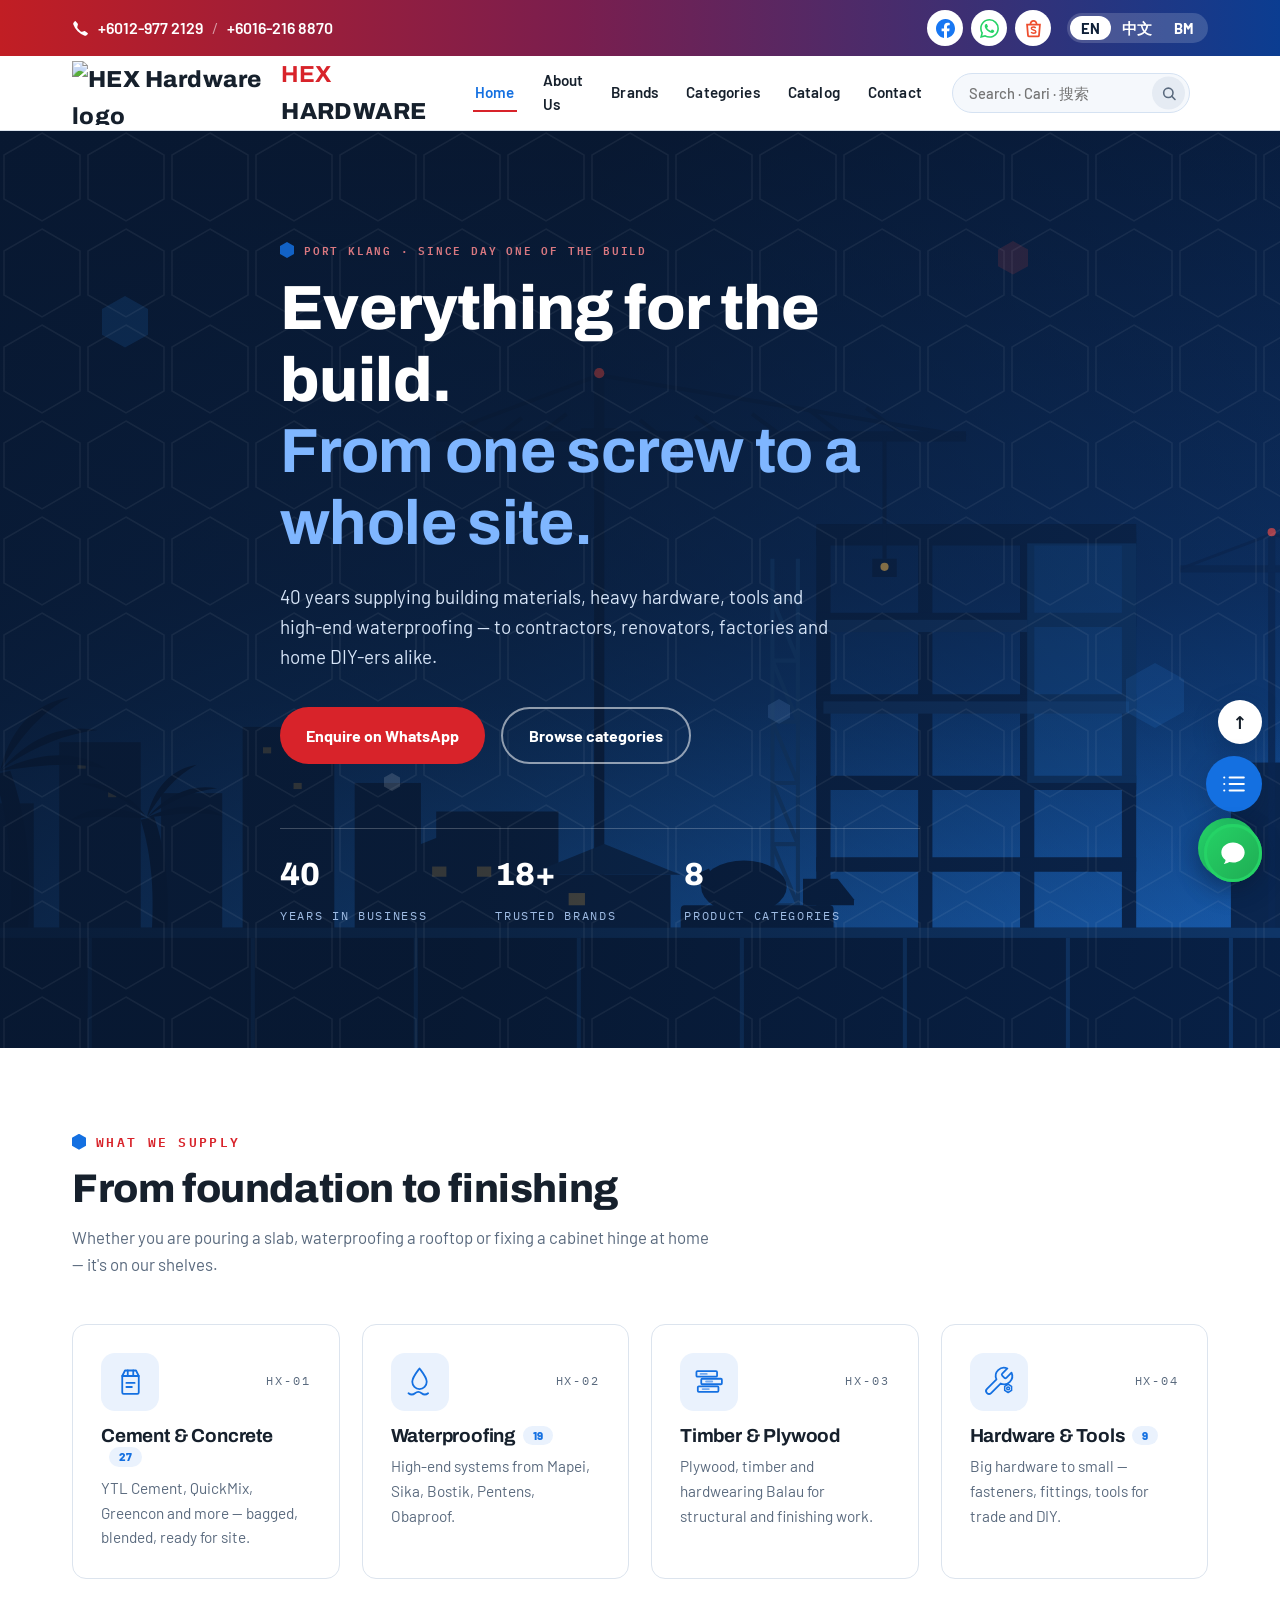
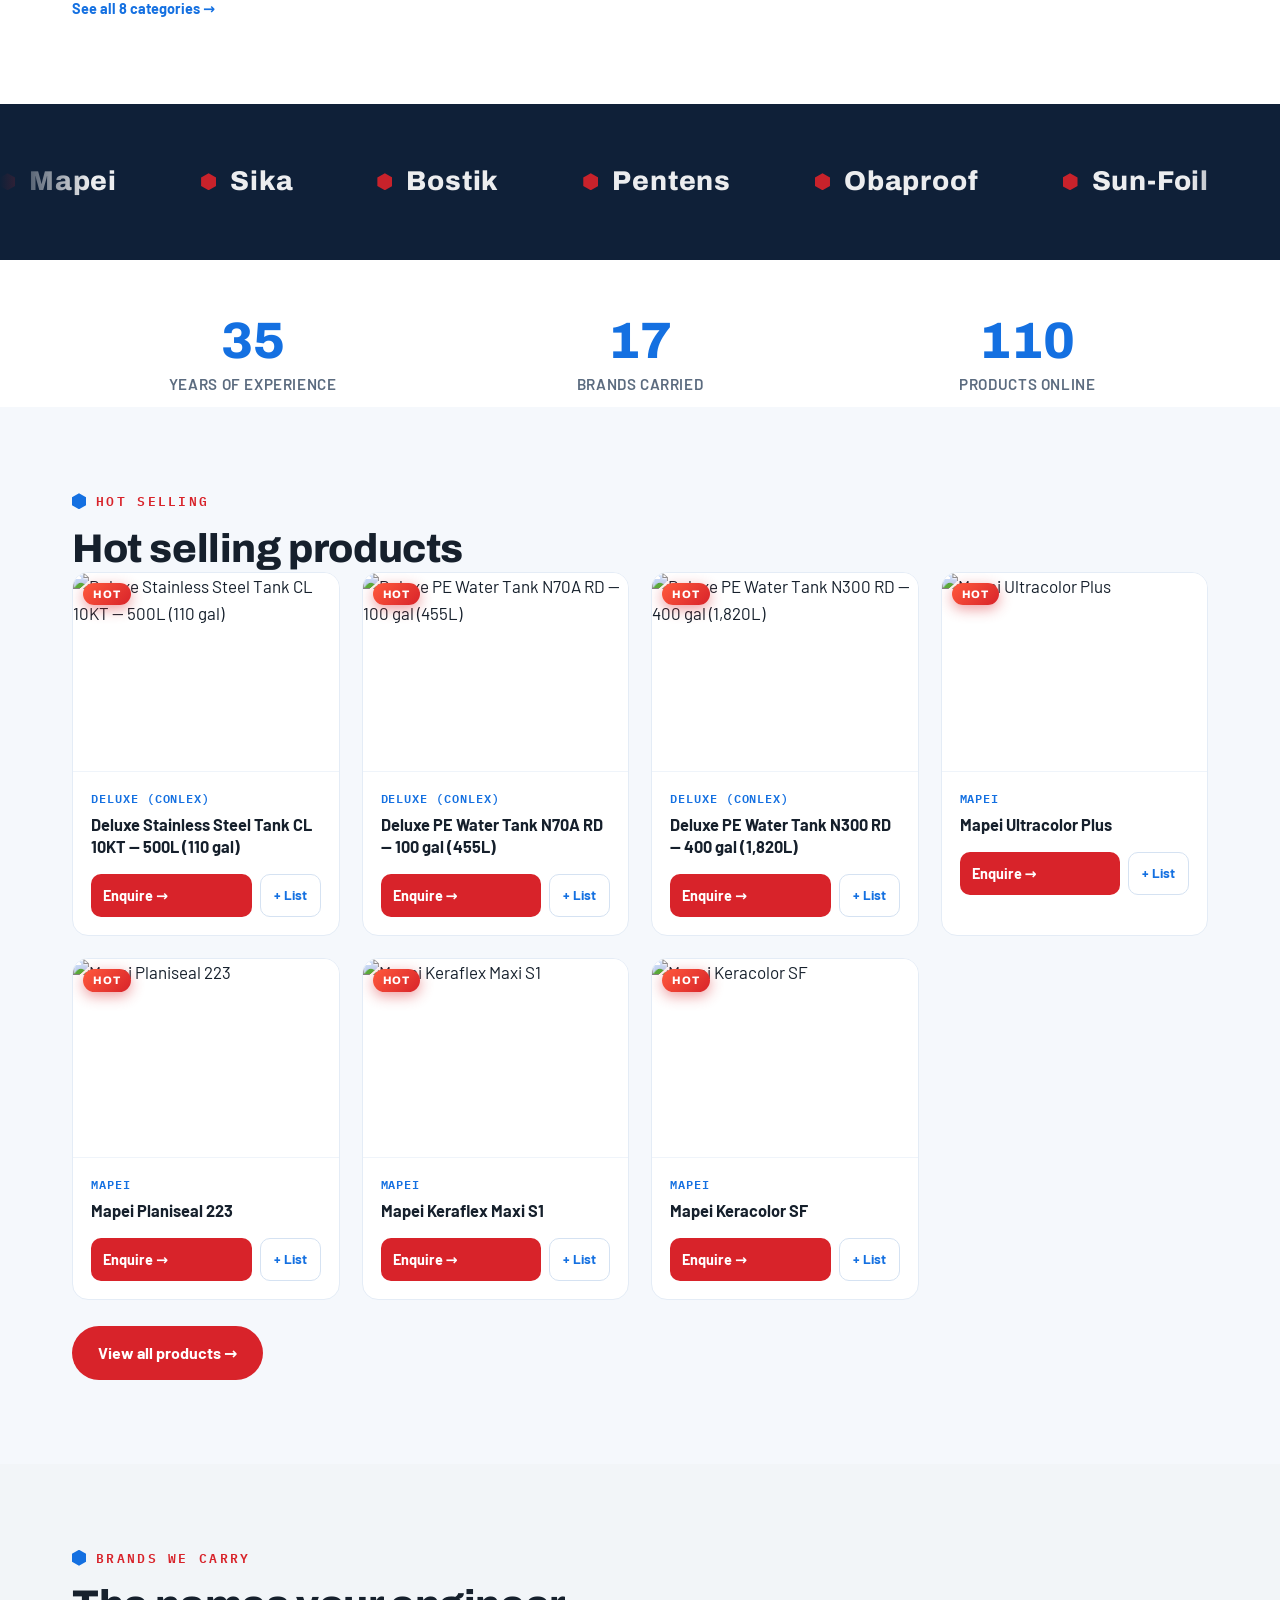
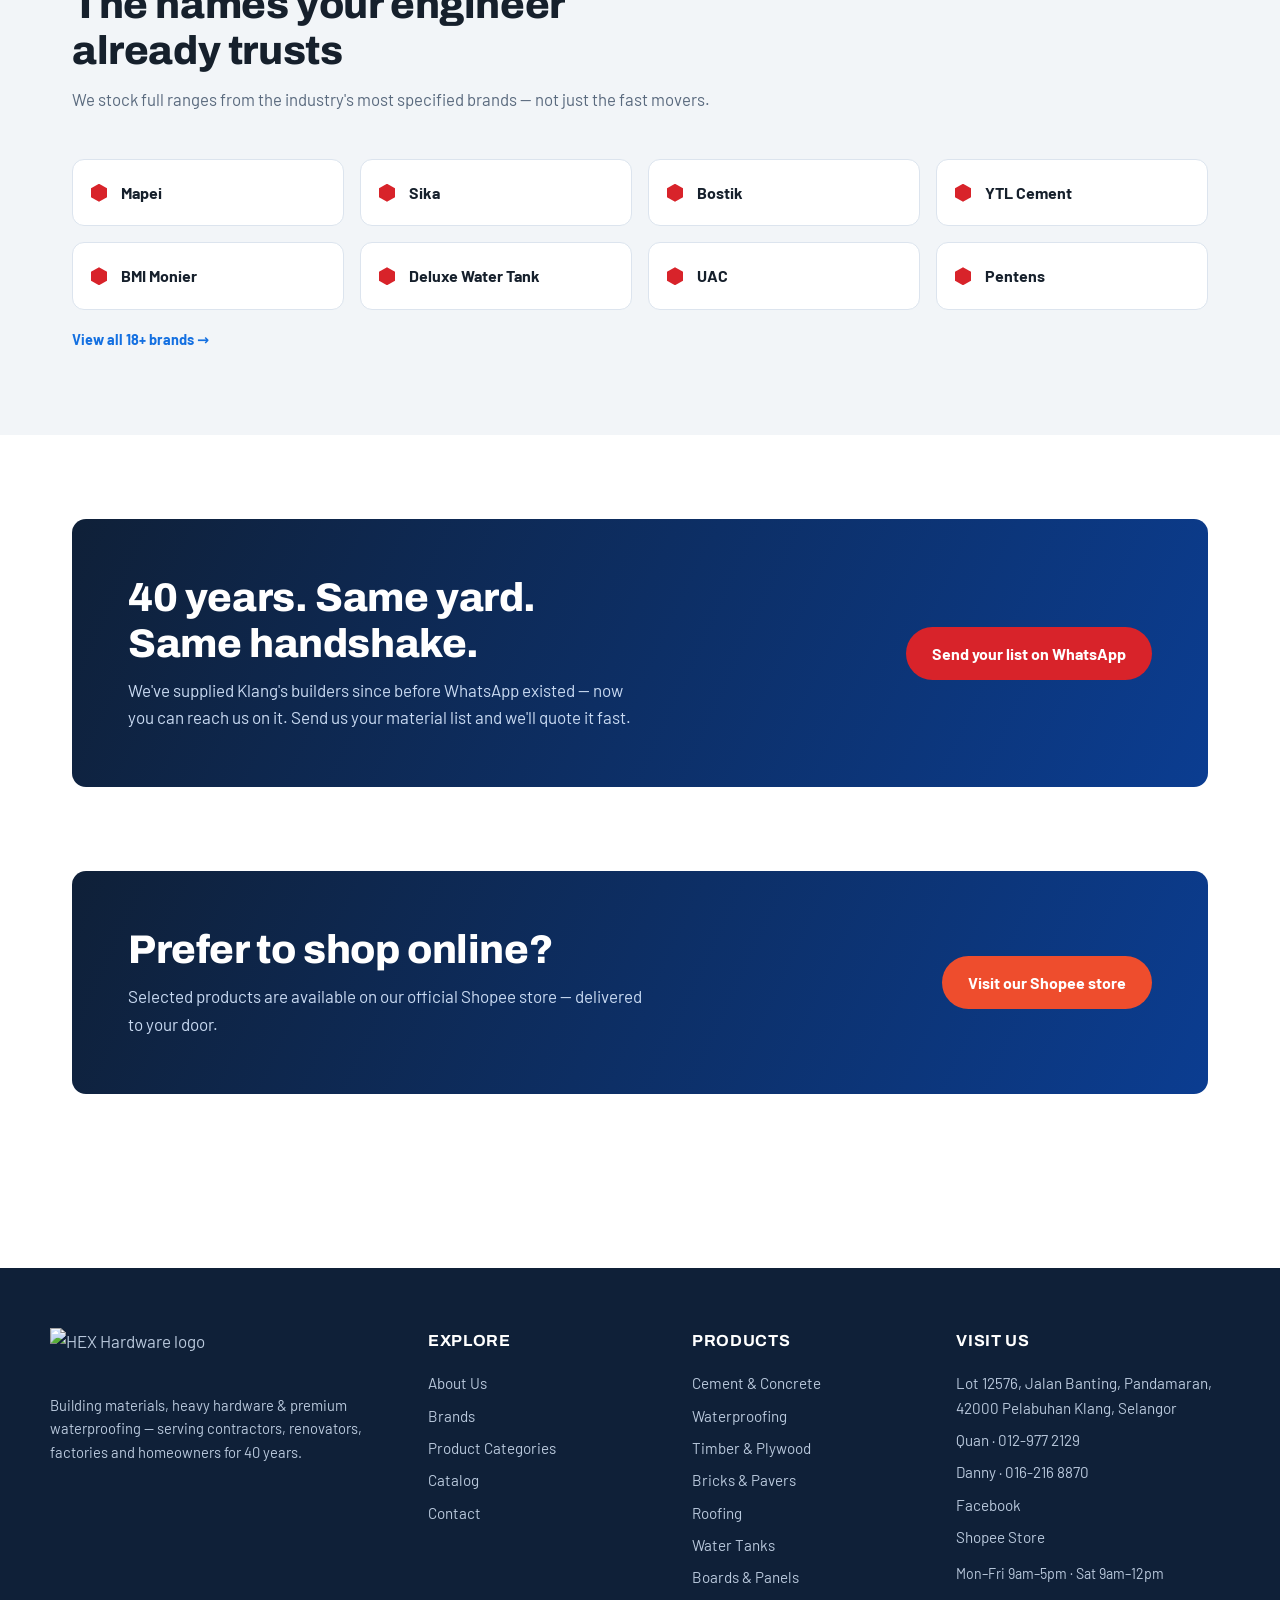
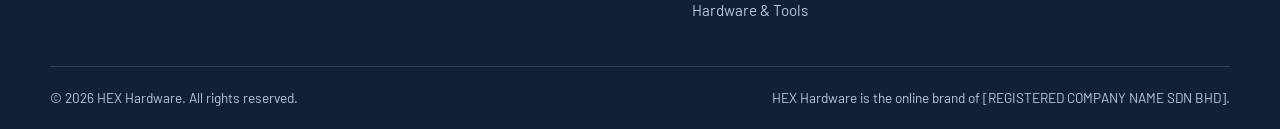
==== index.html @ f58b615f "Add files via upload" ====
<!DOCTYPE html>
<html lang="en">
<head>
<meta charset="UTF-8">
<meta name="viewport" content="width=device-width, initial-scale=1.0">
<title>Home | HEX Hardware — Building Materials & Hardware, Port Klang</title>
<meta name="description" content="HEX Hardware — 40 years supplying building materials, heavy hardware, tools and high-end waterproofing in Port Klang, Selangor. Mapei, Sika, Bostik, YTL Cement and more.">
<link rel="icon" type="image/png" href="assets/logo.png">
<link rel="preconnect" href="https://fonts.googleapis.com">
<link rel="preconnect" href="https://fonts.gstatic.com" crossorigin>
<link href="https://fonts.googleapis.com/css2?family=Archivo:wght@700;800&family=Barlow:wght@400;500;600;700&family=IBM+Plex+Mono:wght@500;600&display=swap" rel="stylesheet">
<link rel="stylesheet" href="style.css">
</head>
<body data-page="home">

<div class="topbar">
  <div class="wrap topbar-inner">
    <div class="topbar-phones">
      <svg viewBox="0 0 16 16" fill="currentColor" aria-hidden="true"><path d="M3.654 1.328a.678.678 0 0 0-1.015-.063L1.605 2.3c-.483.484-.661 1.169-.45 1.77a17.6 17.6 0 0 0 4.168 6.608 17.6 17.6 0 0 0 6.608 4.168c.601.211 1.286.033 1.77-.45l1.034-1.034a.678.678 0 0 0-.063-1.015l-2.307-1.794a.68.68 0 0 0-.58-.122l-2.19.547a1.75 1.75 0 0 1-1.657-.459L5.482 8.062a1.75 1.75 0 0 1-.46-1.657l.548-2.19a.68.68 0 0 0-.122-.58z"/></svg>
      <a href="tel:+60129772129">+6012-977 2129</a><span class="sep">/</span><a href="tel:+60162168870">+6016-216 8870</a>
    </div>
    <div class="topbar-right">
      <div class="topbar-social">
        <a class="tb-fb" aria-label="Facebook" href="https://www.facebook.com/profile.php?id=61582718126496" target="_blank" rel="noopener"><svg viewBox="0 0 16 16" fill="currentColor" aria-hidden="true"><path d="M16 8.049c0-4.446-3.582-8.05-8-8.05C3.58 0-.002 3.603-.002 8.05c0 4.017 2.926 7.347 6.75 7.951v-5.625h-2.03V8.05H6.75V6.275c0-2.017 1.195-3.131 3.022-3.131.876 0 1.791.157 1.791.157v1.98h-1.009c-.993 0-1.303.621-1.303 1.258v1.51h2.218l-.354 2.326H9.25V16c3.824-.604 6.75-3.934 6.75-7.951"/></svg></a>
        <a class="tb-wa" aria-label="WhatsApp" href="https://wa.me/60129772129" target="_blank" rel="noopener"><svg viewBox="0 0 16 16" fill="currentColor" aria-hidden="true"><path d="M13.601 2.326A7.85 7.85 0 0 0 7.994 0C3.627 0 .068 3.558.064 7.926c0 1.399.366 2.76 1.057 3.965L0 16l4.204-1.102a7.9 7.9 0 0 0 3.79.965h.004c4.368 0 7.926-3.558 7.93-7.93A7.9 7.9 0 0 0 13.6 2.326zM7.994 14.521a6.6 6.6 0 0 1-3.356-.92l-.24-.144-2.494.654.666-2.433-.156-.251a6.56 6.56 0 0 1-1.007-3.505c0-3.626 2.957-6.584 6.591-6.584a6.56 6.56 0 0 1 4.66 1.931 6.56 6.56 0 0 1 1.928 4.66c-.004 3.639-2.961 6.592-6.592 6.592m3.615-4.934c-.197-.099-1.17-.578-1.353-.646-.182-.065-.315-.099-.445.099-.133.197-.513.646-.627.775-.114.133-.232.148-.43.05-.197-.1-.836-.308-1.592-.985-.59-.525-.985-1.175-1.103-1.372-.114-.198-.011-.304.088-.403.087-.088.197-.232.296-.346.1-.114.133-.198.198-.33.065-.134.034-.248-.015-.347-.05-.099-.445-1.076-.612-1.47-.16-.389-.323-.335-.445-.34-.114-.007-.247-.007-.38-.007a.73.73 0 0 0-.529.247c-.182.198-.691.677-.691 1.654s.71 1.916.81 2.049c.098.133 1.394 2.132 3.383 2.992.47.205.84.326 1.129.418.475.152.904.129 1.246.08.38-.058 1.171-.48 1.338-.943.164-.464.164-.86.114-.943-.049-.084-.182-.133-.38-.232"/></svg></a>
        <a class="tb-sp" aria-label="Shopee" href="https://shopee.com.my/hexhardware" target="_blank" rel="noopener"><svg viewBox="0 0 16 16" fill="none" stroke="currentColor" stroke-width="1.5" aria-hidden="true"><path d="M2.6 4.8h10.8l-.75 9a1 1 0 0 1-1 .9H4.35a1 1 0 0 1-1-.9z"/><path d="M5.4 4.6a2.6 3 0 0 1 5.2 0"/><path d="M9.8 7.6c-.3-.5-1-.8-1.8-.8-1 0-1.8.5-1.8 1.2 0 1.8 3.8.8 3.8 2.7 0 .8-.9 1.3-2 1.3-.9 0-1.7-.4-2-.9" stroke-width="1.2"/></svg></a>
      </div>
      <div class="lang-switch" role="group" aria-label="Language">
        <button type="button" data-lang="en" class="active">EN</button>
        <button type="button" data-lang="zh">中文</button>
        <button type="button" data-lang="ms">BM</button>
      </div>
    </div>
  </div>
</div>
<header class="site-header">
  <div class="wrap nav">
    <a class="nav-logo" href="index.html">
      <img src="assets/logo.png" alt="HEX Hardware logo">
      <span><b>HEX</b> HARDWARE</span>
    </a>
    <button class="nav-toggle" aria-label="Open menu" onclick="document.querySelector('.nav-links').classList.toggle('open')">☰</button>
    <nav class="nav-links">
      <a href="index.html" data-page="home">Home</a>
      <a href="about.html" data-page="about">About Us</a>
      <a href="brands.html" data-page="brands">Brands</a>
      <a href="categories.html" data-page="categories">Categories</a>
      <a href="catalog.html" data-page="catalog">Catalog</a>
      <a href="contact.html" data-page="contact">Contact</a>
    </nav>
  </div>
</header>
<section class="hero">
  <div class="hero-hexes"></div>
  <div class="wrap hero-inner">
    <div class="eyebrow">PORT KLANG · SINCE DAY ONE OF THE BUILD</div>
    <h1>Everything for the build.<br><b>From one screw to a whole site.</b></h1>
    <p class="lead">40 years supplying building materials, heavy hardware, tools and high-end waterproofing — to contractors, renovators, factories and home DIY-ers alike.</p>
    <div class="hero-actions">
      <a class="btn btn-primary" href="https://wa.me/60129772129" target="_blank" rel="noopener">Enquire on WhatsApp</a>
      <a class="btn btn-ghost" href="categories.html">Browse categories</a>
    </div>
    <div class="hero-stats">
      <div><strong>40</strong><span>Years in business</span></div>
      <div><strong>18+</strong><span>Trusted brands</span></div>
      <div><strong>8</strong><span>Product categories</span></div>
    </div>
  </div>
</section>

<section class="section" id="promoSection" style="display:none;padding-bottom:10px">
  <div class="wrap">
    <div class="eyebrow" style="color:var(--red)">PROMOTIONS</div>
    <h2>Latest promotions</h2>
    <div class="promo-grid" id="promoGrid"></div>
  </div>
</section>

<section class="section">
  <div class="wrap">
    <div class="section-head">
      <div class="eyebrow">WHAT WE SUPPLY</div>
      <h2>From foundation to finishing</h2>
      <p>Whether you are pouring a slab, waterproofing a rooftop or fixing a cabinet hinge at home — it's on our shelves.</p>
    </div>
    <div class="grid grid-4">
      <a class="card-link" href="catalog.html#cat-cement"><div class="card">
        <div class="card-top"><div class="pict-icon"><svg viewBox="0 0 48 48" fill="none" stroke="currentColor" stroke-width="2.6" stroke-linecap="round" stroke-linejoin="round" aria-hidden="true"><path d="M12 16h24v24a2 2 0 0 1-2 2H14a2 2 0 0 1-2-2V16z"/><path d="M12 16l4-8h16l4 8"/><path d="M20 8v8M28 8v8"/><path d="M18 26h12M18 32h8"/></svg></div><span class="code">HX-01</span></div>
        <h3>Cement &amp; Concrete</h3>
        <p>YTL Cement, QuickMix, Greencon and more — bagged, blended, ready for site.</p>
      </div></a>
      <a class="card-link" href="catalog.html#cat-waterproofing"><div class="card">
        <div class="card-top"><div class="pict-icon"><svg viewBox="0 0 48 48" fill="none" stroke="currentColor" stroke-width="2.6" stroke-linecap="round" stroke-linejoin="round" aria-hidden="true"><path d="M24 5c6 8 10.5 13 10.5 19.5a10.5 10.5 0 1 1-21 0C13.5 18 18 13 24 5z"/><path d="M8 41c3 2.4 6.5 2.4 9.5 0s6.5-2.4 9.5 0 6.5 2.4 9.5 0"/></svg></div><span class="code">HX-02</span></div>
        <h3>Waterproofing</h3>
        <p>High-end systems from Mapei, Sika, Bostik, Pentens, Obaproof.</p>
      </div></a>
      <a class="card-link" href="catalog.html#cat-timber"><div class="card">
        <div class="card-top"><div class="pict-icon"><svg viewBox="0 0 48 48" fill="none" stroke="currentColor" stroke-width="2.6" stroke-linecap="round" stroke-linejoin="round" aria-hidden="true"><rect x="5" y="9" width="30" height="8" rx="1.5"/><rect x="12" y="20" width="30" height="8" rx="1.5"/><rect x="7" y="31" width="30" height="8" rx="1.5"/><path d="M11 13h9M19 24h9M14 35h9" opacity=".55"/></svg></div><span class="code">HX-03</span></div>
        <h3>Timber &amp; Plywood</h3>
        <p>Plywood, timber and hardwearing Balau for structural and finishing work.</p>
      </div></a>
      <a class="card-link" href="catalog.html#cat-hardware"><div class="card">
        <div class="card-top"><div class="pict-icon"><svg viewBox="0 0 48 48" fill="none" stroke="currentColor" stroke-width="2.6" stroke-linecap="round" stroke-linejoin="round" aria-hidden="true"><g transform="scale(2)" stroke-width="1.3"><path d="M14.7 6.3a1 1 0 0 0 0 1.4l1.6 1.6a1 1 0 0 0 1.4 0l3.77-3.77a6 6 0 0 1-7.94 7.94l-6.91 6.91a2.12 2.12 0 0 1-3-3l6.91-6.91a6 6 0 0 1 7.94-7.94l-3.76 3.76z"/></g><path d="M38 28l5 3v6l-5 3-5-3v-6z" stroke-width="2.2"/><circle cx="38" cy="34" r="2" stroke-width="2.2"/></svg></div><span class="code">HX-04</span></div>
        <h3>Hardware &amp; Tools</h3>
        <p>Big hardware to small — fasteners, fittings, tools for trade and DIY.</p>
      </div></a>
    </div>
    <p class="note"><a href="categories.html"><strong>See all 8 categories →</strong></a></p>
  </div>
</section>



<div class="marquee" aria-label="Brands we carry">
  <div class="marquee-track"><a class="mq-link" href="catalog.html#brand-Mapei"><img src="assets/brands/mapei.png" alt="" loading="lazy" onerror="this.remove()">Mapei</a><a class="mq-link" href="catalog.html#brand-Sika"><img src="assets/brands/sika.png" alt="" loading="lazy" onerror="this.remove()">Sika</a><a class="mq-link" href="catalog.html#brand-Bostik"><img src="assets/brands/bostik.png" alt="" loading="lazy" onerror="this.remove()">Bostik</a><a class="mq-link" href="catalog.html#brand-Pentens"><img src="assets/brands/pentens.png" alt="" loading="lazy" onerror="this.remove()">Pentens</a><a class="mq-link" href="catalog.html#brand-Obaproof"><img src="assets/brands/obaproof.png" alt="" loading="lazy" onerror="this.remove()">Obaproof</a><a class="mq-link" href="catalog.html#brand-Sun-Foil"><img src="assets/brands/sun-foil.png" alt="" loading="lazy" onerror="this.remove()">Sun-Foil</a><a class="mq-link" href="catalog.html#brand-Sunway"><img src="assets/brands/sunway-detail.png" alt="" loading="lazy" onerror="this.remove()">Sunway Detail</a><a class="mq-link" href="catalog.html#brand-YTL"><img src="assets/brands/ytl-cement.png" alt="" loading="lazy" onerror="this.remove()">YTL Cement</a><a class="mq-link" href="catalog.html#brand-QuickMix"><img src="assets/brands/quickmix.png" alt="" loading="lazy" onerror="this.remove()">QuickMix</a><a class="mq-link" href="catalog.html#brand-Greencon"><img src="assets/brands/greencon.png" alt="" loading="lazy" onerror="this.remove()">Greencon</a><a class="mq-link" href="catalog.html#brand-UAC"><img src="assets/brands/uac.png" alt="" loading="lazy" onerror="this.remove()">UAC</a><a class="mq-link" href="catalog.html#brand-GCI"><img src="assets/brands/gci.png" alt="" loading="lazy" onerror="this.remove()">GCI</a><a class="mq-link" href="catalog.html#brand-MT%20Bricks"><img src="assets/brands/mt-bricks.png" alt="" loading="lazy" onerror="this.remove()">MT Bricks</a><a class="mq-link" href="catalog.html#brand-Henner"><img src="assets/brands/henner-bricks.png" alt="" loading="lazy" onerror="this.remove()">Henner Bricks</a><a class="mq-link" href="catalog.html#brand-Saga"><img src="assets/brands/saga-paver.png" alt="" loading="lazy" onerror="this.remove()">Saga Paver</a><a class="mq-link" href="catalog.html#brand-BMI"><img src="assets/brands/bmi-monier.png" alt="" loading="lazy" onerror="this.remove()">BMI Monier</a><a class="mq-link" href="catalog.html#brand-Deluxe"><img src="assets/brands/deluxe.png" alt="" loading="lazy" onerror="this.remove()">Deluxe Water Tank</a><a class="mq-link" href="catalog.html#brand-Nietz"><img src="assets/brands/nietz.png" alt="" loading="lazy" onerror="this.remove()">Nietz</a><a class="mq-link" href="catalog.html#brand-Hardware"><img src="assets/brands/hardwares.png" alt="" loading="lazy" onerror="this.remove()">Hardwares</a><a class="mq-link" href="catalog.html#brand-Mapei"><img src="assets/brands/mapei.png" alt="" loading="lazy" onerror="this.remove()">Mapei</a><a class="mq-link" href="catalog.html#brand-Sika"><img src="assets/brands/sika.png" alt="" loading="lazy" onerror="this.remove()">Sika</a><a class="mq-link" href="catalog.html#brand-Bostik"><img src="assets/brands/bostik.png" alt="" loading="lazy" onerror="this.remove()">Bostik</a><a class="mq-link" href="catalog.html#brand-Pentens"><img src="assets/brands/pentens.png" alt="" loading="lazy" onerror="this.remove()">Pentens</a><a class="mq-link" href="catalog.html#brand-Obaproof"><img src="assets/brands/obaproof.png" alt="" loading="lazy" onerror="this.remove()">Obaproof</a><a class="mq-link" href="catalog.html#brand-Sun-Foil"><img src="assets/brands/sun-foil.png" alt="" loading="lazy" onerror="this.remove()">Sun-Foil</a><a class="mq-link" href="catalog.html#brand-Sunway"><img src="assets/brands/sunway-detail.png" alt="" loading="lazy" onerror="this.remove()">Sunway Detail</a><a class="mq-link" href="catalog.html#brand-YTL"><img src="assets/brands/ytl-cement.png" alt="" loading="lazy" onerror="this.remove()">YTL Cement</a><a class="mq-link" href="catalog.html#brand-QuickMix"><img src="assets/brands/quickmix.png" alt="" loading="lazy" onerror="this.remove()">QuickMix</a><a class="mq-link" href="catalog.html#brand-Greencon"><img src="assets/brands/greencon.png" alt="" loading="lazy" onerror="this.remove()">Greencon</a><a class="mq-link" href="catalog.html#brand-UAC"><img src="assets/brands/uac.png" alt="" loading="lazy" onerror="this.remove()">UAC</a><a class="mq-link" href="catalog.html#brand-GCI"><img src="assets/brands/gci.png" alt="" loading="lazy" onerror="this.remove()">GCI</a><a class="mq-link" href="catalog.html#brand-MT%20Bricks"><img src="assets/brands/mt-bricks.png" alt="" loading="lazy" onerror="this.remove()">MT Bricks</a><a class="mq-link" href="catalog.html#brand-Henner"><img src="assets/brands/henner-bricks.png" alt="" loading="lazy" onerror="this.remove()">Henner Bricks</a><a class="mq-link" href="catalog.html#brand-Saga"><img src="assets/brands/saga-paver.png" alt="" loading="lazy" onerror="this.remove()">Saga Paver</a><a class="mq-link" href="catalog.html#brand-BMI"><img src="assets/brands/bmi-monier.png" alt="" loading="lazy" onerror="this.remove()">BMI Monier</a><a class="mq-link" href="catalog.html#brand-Deluxe"><img src="assets/brands/deluxe.png" alt="" loading="lazy" onerror="this.remove()">Deluxe Water Tank</a><a class="mq-link" href="catalog.html#brand-Nietz"><img src="assets/brands/nietz.png" alt="" loading="lazy" onerror="this.remove()">Nietz</a><a class="mq-link" href="catalog.html#brand-Hardware"><img src="assets/brands/hardwares.png" alt="" loading="lazy" onerror="this.remove()">Hardwares</a></div>
</div>

<section class="section" id="statsSection" style="padding-bottom:14px">
  <div class="wrap stats-row">
    <div class="stat"><b data-target="40">0</b><span>Years of Experience</span></div>
    <div class="stat"><b data-target="19">0</b><span>Brands Carried</span></div>
    <div class="stat"><b data-target="auto">0</b><span>Products Online</span></div>
  </div>
</section>

<section class="section bg-soft" id="hotSection" style="display:none">
  <div class="wrap">
    <div class="eyebrow">HOT SELLING</div>
    <h2>Hot selling products</h2>
    <div class="prod-grid" id="hotGrid"></div>
    <div style="margin-top:26px"><a class="btn btn-primary" href="catalog.html">View all products →</a></div>
  </div>
</section>

<section class="section bg-concrete">
  <div class="wrap">
    <div class="section-head">
      <div class="eyebrow">BRANDS WE CARRY</div>
      <h2>The names your engineer already trusts</h2>
      <p>We stock full ranges from the industry's most specified brands — not just the fast movers.</p>
    </div>
    <div class="brand-grid">
      <a class="brand-link" href="catalog.html#brand-Mapei"><div class="brand-chip"><i></i><img class="brand-logo" src="assets/brands/mapei.png" alt="Mapei logo" loading="lazy" onload="this.parentElement.classList.add('has-logo')" onerror="this.remove()">Mapei</div></a>
      <a class="brand-link" href="catalog.html#brand-Sika"><div class="brand-chip"><i></i><img class="brand-logo" src="assets/brands/sika.png" alt="Sika logo" loading="lazy" onload="this.parentElement.classList.add('has-logo')" onerror="this.remove()">Sika</div></a>
      <a class="brand-link" href="catalog.html#brand-Bostik"><div class="brand-chip"><i></i><img class="brand-logo" src="assets/brands/bostik.png" alt="Bostik logo" loading="lazy" onload="this.parentElement.classList.add('has-logo')" onerror="this.remove()">Bostik</div></a>
      <a class="brand-link" href="catalog.html#brand-YTL"><div class="brand-chip"><i></i><img class="brand-logo" src="assets/brands/ytl-cement.png" alt="YTL Cement logo" loading="lazy" onload="this.parentElement.classList.add('has-logo')" onerror="this.remove()">YTL Cement</div></a>
      <a class="brand-link" href="catalog.html#brand-BMI"><div class="brand-chip"><i></i><img class="brand-logo" src="assets/brands/bmi-monier.png" alt="BMI Monier logo" loading="lazy" onload="this.parentElement.classList.add('has-logo')" onerror="this.remove()">BMI Monier</div></a>
      <a class="brand-link" href="catalog.html#brand-Deluxe"><div class="brand-chip"><i></i><img class="brand-logo" src="assets/brands/deluxe.png" alt="Deluxe Water Tank logo" loading="lazy" onload="this.parentElement.classList.add('has-logo')" onerror="this.remove()">Deluxe Water Tank</div></a>
      <a class="brand-link" href="catalog.html#brand-UAC"><div class="brand-chip"><i></i><img class="brand-logo" src="assets/brands/uac.png" alt="UAC logo" loading="lazy" onload="this.parentElement.classList.add('has-logo')" onerror="this.remove()">UAC</div></a>
      <a class="brand-link" href="catalog.html#brand-Pentens"><div class="brand-chip"><i></i><img class="brand-logo" src="assets/brands/pentens.png" alt="Pentens logo" loading="lazy" onload="this.parentElement.classList.add('has-logo')" onerror="this.remove()">Pentens</div></a>
    </div>
    <p class="note"><a href="brands.html"><strong>View all 18+ brands →</strong></a></p>
  </div>
</section>

<section class="section">
  <div class="wrap">
    <div class="band">
      <div>
        <h2>40 years. Same yard. Same handshake.</h2>
        <p>We've supplied Klang's builders since before WhatsApp existed — now you can reach us on it. Send us your material list and we'll quote it fast.</p>
      </div>
      <a class="btn btn-primary" href="https://wa.me/60129772129" target="_blank" rel="noopener">Send your list on WhatsApp</a>
    </div>
  </div>
</section>

<section class="section" style="padding-top:0">
  <div class="wrap">
    <div class="band">
      <div>
        <h2>Prefer to shop online?</h2>
        <p>Selected products are available on our official Shopee store — delivered to your door.</p>
      </div>
      <a class="btn btn-shopee" href="https://shopee.com.my/hexhardware" target="_blank" rel="noopener">Visit our Shopee store</a>
    </div>
  </div>
</section>

<script>
(function(){
  function esc(s){ return String(s).replace(/&/g,"&amp;").replace(/</g,"&lt;"); }
  function prodImg(p){
    var uri = (typeof HEX_PROD_URI !== "undefined" && HEX_PROD_URI[p.img]) ? HEX_PROD_URI[p.img] : ("assets/products/" + p.img);
    return uri;
  }
  function goSearch(q){
    if (!q) return;
    if (typeof showPage === "function" && document.getElementById("page-catalog")){
      showPage("catalog"); if (typeof hexCatalogFilter === "function") hexCatalogFilter("search-" + encodeURIComponent(q));
    } else {
      window.location.href = "catalog.html#search-" + encodeURIComponent(q);
    }
  }
  function init(){
    var f = document.getElementById("heroSearch");
    if (f){
      f.addEventListener("submit", function(){ goSearch(document.getElementById("heroSearchInput").value.trim()); });
      f.querySelector(".hero-search-btn").addEventListener("click", function(){ goSearch(document.getElementById("heroSearchInput").value.trim()); });
    }
    // Hot selling
    if (typeof HEX_PRODUCTS !== "undefined"){
      var hot = HEX_PRODUCTS.filter(function(p){ return p.hot; }).slice(0, 8);
      var g = document.getElementById("hotGrid");
      if (hot.length && g){
        g.innerHTML = hot.map(function(p){
          var wa = encodeURIComponent("Hi HEX Hardware, I would like to ask about: " + p.name);
          return '<div class="prod-card" data-name="'+esc(p.name)+'">'
            + '<div class="prod-photo"><span class="hot-badge">HOT</span>' + (p.img ? '<img src="'+prodImg(p)+'" alt="'+esc(p.name)+'" loading="lazy">' : '') + '</div>'
            + '<div class="prod-info">'
            + (p.brand ? '<div class="prod-brand">'+esc(p.brand)+'</div>' : '')
            + '<div class="prod-name">'+esc(p.name)+'</div>'
            + (p.price ? '<div class="prod-price">'+esc(p.price)+'</div>' : '')
            + '<div class="card-actions"><a class="btn-wa" target="_blank" rel="noopener" href="https://wa.me/60129772129?text='+wa+'">Enquire \u2192</a>'
            + '<button type="button" class="btn-add">+ List</button></div>'
            + '</div></div>';
        }).join("");
        g.addEventListener("click", function(e){
          if (e.target.closest(".btn-wa,.btn-add,select,a")) return;
          var c = e.target.closest(".prod-card"); if(!c) return;
          goSearch(c.getAttribute("data-name"));
        });
        document.getElementById("hotSection").style.display = "";
        if (typeof hexReveal === "function") hexReveal(g);
      }
    }
    // Promotions
    if (typeof HEX_PROMOS !== "undefined" && HEX_PROMOS.length){
      var pg = document.getElementById("promoGrid");
      function promoImg(pr){
        var uri = (typeof HEX_PROMO_URI !== "undefined" && HEX_PROMO_URI[pr.img]) ? HEX_PROMO_URI[pr.img] : ("assets/promos/" + pr.img);
        var img = '<img src="'+uri+'" alt="'+esc(pr.alt||"Promotion")+'" loading="lazy">';
        return pr.link ? '<a href="'+pr.link+'" target="_blank" rel="noopener">'+img+'</a>' : img;
      }
      if (HEX_PROMOS.length === 1){
        pg.innerHTML = promoImg(HEX_PROMOS[0]);
      } else {
        pg.innerHTML = '<div class="promo-carousel"><div class="promo-track">'
          + HEX_PROMOS.map(promoImg).join("")
          + '</div><div class="promo-dots">'
          + HEX_PROMOS.map(function(_, i){ return '<button type="button" data-i="'+i+'" class="'+(i===0?"active":"")+'" aria-label="Slide '+(i+1)+'"></button>'; }).join("")
          + '</div></div>';
        var track = pg.querySelector(".promo-track");
        var dots = pg.querySelectorAll(".promo-dots button");
        var cur = 0, n = HEX_PROMOS.length, timer = null;
        function go(i){
          cur = (i + n) % n;
          track.style.transform = "translateX(-" + (cur * 100) + "%)";
          for (var d=0; d<dots.length; d++) dots[d].classList.toggle("active", d === cur);
        }
        function auto(){ timer = setInterval(function(){ go(cur + 1); }, 4200); }
        pg.querySelector(".promo-dots").addEventListener("click", function(e){
          var b = e.target.closest("button"); if(!b) return;
          clearInterval(timer); go(parseInt(b.getAttribute("data-i"),10)); auto();
        });
        var car = pg.querySelector(".promo-carousel");
        car.addEventListener("mouseenter", function(){ clearInterval(timer); });
        car.addEventListener("mouseleave", auto);
        var sx = 0;
        car.addEventListener("touchstart", function(e){ sx = e.touches[0].clientX; clearInterval(timer); }, {passive:true});
        car.addEventListener("touchend", function(e){
          var dx = e.changedTouches[0].clientX - sx;
          if (Math.abs(dx) > 40) go(cur + (dx < 0 ? 1 : -1));
          auto();
        }, {passive:true});
        auto();
      }
      document.getElementById("promoSection").style.display = "";
    }
  }
  if (document.readyState === "loading") document.addEventListener("DOMContentLoaded", init); else setTimeout(init, 0);
})();
</script>

<footer class="site-footer">
  <div class="wrap footer-grid">
    <div class="footer-brand">
      <img src="assets/logo.png" alt="HEX Hardware logo">
      <p>Building materials, heavy hardware &amp; premium waterproofing — serving contractors, renovators, factories and homeowners for 40 years.</p>
    </div>
    <div>
      <h4>EXPLORE</h4>
      <a href="about.html">About Us</a>
      <a href="brands.html">Brands</a>
      <a href="categories.html">Product Categories</a>
      <a href="catalog.html">Catalog</a>
      <a href="contact.html">Contact</a>
    </div>
    <div>
      <h4>PRODUCTS</h4>
      <a href="catalog.html#cat-cement">Cement &amp; Concrete</a>
      <a href="catalog.html#cat-waterproofing">Waterproofing</a>
      <a href="catalog.html#cat-timber">Timber &amp; Plywood</a>
      <a href="catalog.html#cat-bricks">Bricks &amp; Pavers</a>
      <a href="catalog.html#cat-roofing">Roofing</a>
      <a href="catalog.html#cat-tanks">Water Tanks</a>
      <a href="catalog.html#cat-boards">Boards &amp; Panels</a>
      <a href="catalog.html#cat-hardware">Hardware &amp; Tools</a>
    </div>
    <div>
      <h4>VISIT US</h4>
      <a href="https://maps.google.com/?q=Lot+12576,+Jalan+Banting,+Pandamaran,+42000+Pelabuhan+Klang,+Selangor" target="_blank" rel="noopener">Lot 12576, Jalan Banting, Pandamaran,<br>42000 Pelabuhan Klang, Selangor</a>
      <a href="tel:+60129772129">Quan · 012-977 2129</a>
      <a href="tel:+60162168870">Danny · 016-216 8870</a>
      <a href="https://www.facebook.com/profile.php?id=61582718126496" target="_blank" rel="noopener">Facebook</a>
      <a href="https://shopee.com.my/hexhardware" target="_blank" rel="noopener">Shopee Store</a>
      <p style="font-size:.88rem;margin-top:10px">Mon–Fri 9am–5pm · Sat 9am–12pm</p>
    </div>
  </div>
  <div class="wrap footer-legal">
    <span>© 2026 HEX Hardware. All rights reserved.</span>
    <span>HEX Hardware is the online brand of [REGISTERED COMPANY NAME SDN BHD].</span>
  </div>
</footer>

<a class="wa-float" href="https://wa.me/60129772129" target="_blank" rel="noopener" aria-label="Chat with us on WhatsApp">
  <svg viewBox="0 0 32 32" aria-hidden="true"><path d="M16 3C9.4 3 4 8.3 4 14.9c0 2.6.8 5 2.3 7L4 29l7.3-2.3c1.9 1 4 1.6 6.2 1.6h.1c6.6 0 11.9-5.3 11.9-11.9C29.5 8.3 22.6 3 16 3zm0 21.8c-1.9 0-3.7-.5-5.3-1.4l-.4-.2-4.3 1.4 1.4-4.2-.3-.4c-1.1-1.6-1.7-3.5-1.7-5.5 0-5.4 4.4-9.9 9.9-9.9 2.6 0 5.1 1 7 2.9 1.9 1.9 2.9 4.3 2.9 7-.1 5.9-4.5 10.3-9.2 10.3zm5.4-7.4c-.3-.1-1.8-.9-2-1-.3-.1-.5-.1-.7.1-.2.3-.8 1-1 1.2-.2.2-.4.2-.7.1-.3-.1-1.3-.5-2.4-1.5-.9-.8-1.5-1.8-1.7-2.1-.2-.3 0-.5.1-.6l.5-.5c.1-.2.2-.3.3-.5.1-.2 0-.4 0-.5s-.7-1.6-.9-2.2c-.2-.6-.5-.5-.7-.5h-.6c-.2 0-.5.1-.8.4-.3.3-1 1-1 2.5s1.1 2.9 1.2 3.1c.1.2 2.1 3.2 5.1 4.5.7.3 1.3.5 1.7.6.7.2 1.4.2 1.9.1.6-.1 1.8-.7 2-1.4.3-.7.3-1.3.2-1.4-.1-.2-.3-.3-.5-.4z"/></svg>
</a>

<script>
  // highlight current nav item
  (function(){
    var page = document.body.getAttribute('data-page');
    if(!page) return;
    var link = document.querySelector('.nav-links a[data-page="'+page+'"]');
    if(link) link.classList.add('active');
  })();
</script>
<script src="products.js" defer></script>
<script src="brands-data.js" defer></script>
<script src="promos.js" defer></script>
<script src="site.js" defer></script>
<script src="i18n.js" defer></script>
</body>
</html>
---- style.css ----
/* ============================================================
   HEX HARDWARE — brand stylesheet
   Palette: Hex Blue #1470E1 / Deep Steel #0F2038 / Signal Red #D8232A
            Concrete #F2F5F8 / Ink #16202C
   Type:    Archivo (display) / Barlow (body) / IBM Plex Mono (labels)
   ============================================================ */

:root{
  --blue:#1470E1;
  --blue-dark:#0B3D91;
  --steel:#0F2038;
  --red:#D8232A;
  --ink:#16202C;
  --muted:#5A6A7E;
  --concrete:#F2F5F8;
  --line:#DCE4EE;
  --white:#FFFFFF;
  --radius:14px;
  --maxw:1180px;
  --font-display:"Archivo",system-ui,sans-serif;
  --font-body:"Barlow",system-ui,sans-serif;
  --font-mono:"IBM Plex Mono",ui-monospace,monospace;
}

*{margin:0;padding:0;box-sizing:border-box}
html{scroll-behavior:smooth}
@media (prefers-reduced-motion: reduce){
  html{scroll-behavior:auto}
  *,*::before,*::after{animation:none!important;transition:none!important}
}
body{
  font-family:var(--font-body);
  color:var(--ink);
  background:var(--white);
  line-height:1.6;
  font-size:17px;
}
img{max-width:100%;display:block}
a{color:var(--blue);text-decoration:none}
a:focus-visible,button:focus-visible{outline:3px solid var(--blue);outline-offset:2px}

.wrap{max-width:var(--maxw);margin:0 auto;padding:0 22px}

/* ---------- header ---------- */
.site-header{
  position:sticky;top:0;z-index:50;
  background:rgba(255,255,255,.94);
  backdrop-filter:blur(8px);
  border-bottom:1px solid var(--line);
}
.nav{display:flex;align-items:center;gap:28px;height:74px}
.nav-logo{display:flex;align-items:center;gap:14px;font-family:var(--font-display);font-weight:800;font-size:1.45rem;letter-spacing:.02em;color:var(--ink)}
.nav-logo img{height:64px;width:auto}
.nav-logo span b{color:var(--red)}
.nav-links{display:flex;gap:24px;margin-left:6px;align-items:center}
.nav-links a{
  color:var(--ink);font-weight:600;font-size:.95rem;letter-spacing:.01em;
  padding:6px 2px;border-bottom:2px solid transparent;
}
.nav-links a:hover{color:var(--blue)}
.nav-links a.active{color:var(--blue);border-bottom-color:var(--red)}
.btn-wa{
  display:inline-flex;align-items:center;gap:8px;
  background:var(--red);color:#fff!important;font-weight:700;
  padding:10px 18px;border-radius:999px;font-size:.92rem;
  border-bottom:none!important;
  transition:transform .15s ease, box-shadow .15s ease;
}
.btn-wa:hover{transform:translateY(-1px);box-shadow:0 6px 18px rgba(216,35,42,.35);color:#fff}
.nav-toggle{display:none;margin-left:auto;background:none;border:1px solid var(--line);border-radius:8px;padding:8px 12px;font-size:1.2rem;cursor:pointer;color:var(--ink)}

/* ---------- buttons ---------- */
.btn{
  display:inline-flex;align-items:center;gap:10px;
  font-family:var(--font-body);font-weight:700;font-size:1rem;
  padding:14px 26px;border-radius:999px;cursor:pointer;border:none;
  transition:transform .15s ease, box-shadow .15s ease;
}
.btn-primary{background:var(--red);color:#fff}
.btn-primary:hover{transform:translateY(-2px);box-shadow:0 8px 22px rgba(216,35,42,.38);color:#fff}
.btn-ghost{background:transparent;color:#fff;border:2px solid rgba(255,255,255,.55)}
.btn-ghost:hover{border-color:#fff;color:#fff}
.btn-blue{background:var(--blue);color:#fff}
.btn-blue:hover{transform:translateY(-2px);box-shadow:0 8px 22px rgba(20,112,225,.38);color:#fff}

/* ---------- eyebrow / headings ---------- */
.eyebrow{
  font-family:var(--font-mono);font-size:.8rem;letter-spacing:.18em;
  text-transform:uppercase;color:var(--red);font-weight:600;
  display:flex;align-items:center;gap:10px;margin-bottom:14px;
}
.eyebrow::before{content:"";width:14px;height:16px;background:var(--blue);
  clip-path:polygon(50% 0,100% 25%,100% 75%,50% 100%,0 75%,0 25%);}
h1,h2,h3{font-family:var(--font-display);line-height:1.15;letter-spacing:-.01em}
h1{font-size:clamp(2.3rem,5.2vw,3.9rem);font-weight:800}
h2{font-size:clamp(1.7rem,3.4vw,2.5rem);font-weight:800}
h3{font-size:1.18rem;font-weight:700}
.section{padding:84px 0}
.section-head{max-width:640px;margin-bottom:46px}
.section-head p{color:var(--muted);margin-top:12px;font-size:1.05rem}

/* ---------- hero ---------- */
/* 想换成真实工地照片: 把照片存为 assets/hero.jpg, 然后把下面 url(data:...) 整段换成 url("assets/hero.jpg") 即可 */
.hero{
  background:
    linear-gradient(100deg, rgba(8,24,49,.90) 0%, rgba(8,24,49,.62) 42%, rgba(11,61,145,.18) 100%),
    url("[data-uri]") center bottom / cover no-repeat,
    var(--steel);
  color:#fff;position:relative;overflow:hidden;
}
.hero-hexes{
  position:absolute;inset:0;pointer-events:none;opacity:.06;
  background-image:url("data:image/svg+xml,%3Csvg width='84' height='96' viewBox='0 0 84 96' xmlns='http://www.w3.org/2000/svg'%3E%3Cpath d='M42 2 80 24v44L42 90 4 68V24z' fill='none' stroke='%23ffffff' stroke-width='1.5'/%3E%3C/svg%3E");
  background-size:84px 96px;
}
.hero-inner{position:relative;padding:110px 0 120px;max-width:720px}
.hero .eyebrow{color:#FF8A8F}
.hero h1 b{color:#7FB6FF}
.hero p.lead{margin:22px 0 34px;font-size:1.18rem;color:#D6E4F7;max-width:560px}
.hero-actions{display:flex;gap:16px;flex-wrap:wrap}
.hero-stats{
  position:relative;display:flex;gap:0;margin-top:64px;
  border-top:1px solid rgba(255,255,255,.22);max-width:640px;
}
.hero-stats div{padding:20px 34px 0 0;margin-right:34px}
.hero-stats strong{font-family:var(--font-display);font-size:2rem;font-weight:800;display:block}
.hero-stats span{font-family:var(--font-mono);font-size:.74rem;letter-spacing:.14em;text-transform:uppercase;color:#9FBCE4}

/* ---------- hex category tiles ---------- */
.hex-icon{
  width:58px;height:66px;flex:none;
  clip-path:polygon(50% 0,100% 25%,100% 75%,50% 100%,0 75%,0 25%);
  background:linear-gradient(160deg,var(--blue),var(--blue-dark));
  display:flex;align-items:center;justify-content:center;
  color:#fff;font-family:var(--font-display);font-weight:800;font-size:1.05rem;
}
.grid{display:grid;gap:22px}
.grid-3{grid-template-columns:repeat(3,1fr)}
.grid-4{grid-template-columns:repeat(4,1fr)}
.card{
  background:#fff;border:1px solid var(--line);border-radius:var(--radius);
  padding:28px;transition:transform .18s ease, box-shadow .18s ease, border-color .18s ease;
}
.card:hover{transform:translateY(-4px);box-shadow:0 14px 34px rgba(15,32,56,.12);border-color:var(--blue)}
.card .code{font-family:var(--font-mono);font-size:.74rem;letter-spacing:.16em;color:var(--muted);text-transform:uppercase}
.card h3{margin:14px 0 8px}
.card p{color:var(--muted);font-size:.96rem}
.card-top{display:flex;align-items:center;justify-content:space-between}
.card a.more{font-weight:700;font-size:.92rem;display:inline-block;margin-top:14px}
.card a.more::after{content:" →"}

/* ---------- brand chips ---------- */
.brand-grid{display:grid;grid-template-columns:repeat(4,1fr);gap:16px}
.brand-chip{
  border:1px solid var(--line);border-radius:12px;background:#fff;
  padding:20px 18px;display:flex;align-items:center;gap:14px;
  font-weight:700;font-size:1rem;color:var(--ink);
  transition:border-color .15s ease, transform .15s ease;
}
.brand-chip:hover{border-color:var(--blue);transform:translateY(-2px)}
.brand-chip i{
  width:16px;height:18px;flex:none;
  clip-path:polygon(50% 0,100% 25%,100% 75%,50% 100%,0 75%,0 25%);
  background:var(--red);
}
.brand-chip small{display:block;font-weight:500;color:var(--muted);font-size:.8rem}

/* ---------- band (dark strip) ---------- */
.band{
  background:linear-gradient(115deg,var(--steel),var(--blue-dark));
  color:#fff;border-radius:var(--radius);
  padding:56px;display:flex;align-items:center;gap:40px;flex-wrap:wrap;
  position:relative;overflow:hidden;
}
.band h2{max-width:520px}
.band p{color:#C9DAF2;margin-top:10px;max-width:520px}
.band .btn{margin-left:auto}

/* ---------- catalog list ---------- */
.cat-block{border:1px solid var(--line);border-radius:var(--radius);overflow:hidden;margin-bottom:26px;background:#fff}
.cat-block header{
  display:flex;align-items:center;gap:18px;padding:22px 26px;
  background:var(--concrete);border-bottom:1px solid var(--line);
}
.cat-block header .hex-icon{width:44px;height:50px;font-size:.85rem}
.cat-block header h3{font-size:1.25rem}
.cat-block header .code{font-family:var(--font-mono);font-size:.74rem;letter-spacing:.16em;color:var(--muted)}
.cat-items{list-style:none;padding:10px 26px 18px;columns:2;column-gap:44px}
.cat-items li{
  padding:9px 0;border-bottom:1px dashed var(--line);
  break-inside:avoid;font-size:.98rem;display:flex;justify-content:space-between;gap:12px;
}
.cat-items li a{font-size:.82rem;font-weight:700;white-space:nowrap}

/* ---------- about / values ---------- */
.value-list{display:grid;grid-template-columns:repeat(3,1fr);gap:22px;margin-top:40px}
.timeline{border-left:3px solid var(--blue);margin:34px 0 0 8px;padding-left:30px;display:grid;gap:26px}
.timeline div strong{font-family:var(--font-mono);color:var(--red);font-size:.85rem;letter-spacing:.12em}
.timeline div p{margin-top:4px;color:var(--muted)}

/* ---------- contact ---------- */
.contact-grid{display:grid;grid-template-columns:1fr 1.1fr;gap:36px;align-items:start}
.info-row{display:flex;gap:16px;padding:18px 0;border-bottom:1px solid var(--line)}
.info-row .hex-icon{width:44px;height:50px;font-size:1rem}
.info-row h3{font-size:1.02rem;margin-bottom:2px}
.info-row p, .info-row a{color:var(--muted);font-size:.98rem}
.info-row a.strong{color:var(--blue);font-weight:700}
.map-frame{border:1px solid var(--line);border-radius:var(--radius);overflow:hidden;min-height:420px}
.map-frame iframe{width:100%;height:100%;min-height:420px;border:0}

/* ---------- footer ---------- */
.site-footer{background:var(--steel);color:#B9C8DC;margin-top:90px}
.footer-grid{display:grid;grid-template-columns:1.5fr 1fr 1fr 1.2fr;gap:36px;padding:60px 0 40px}
.site-footer h4{font-family:var(--font-display);color:#fff;font-size:1rem;margin-bottom:14px;letter-spacing:.04em}
.site-footer a{color:#B9C8DC;display:block;padding:4px 0;font-size:.95rem}
.site-footer a:hover{color:#fff}
.footer-brand img{height:52px;margin-bottom:14px}
.footer-brand p{font-size:.92rem;max-width:320px}
.footer-legal{border-top:1px solid rgba(255,255,255,.14);padding:20px 0;font-size:.85rem;display:flex;justify-content:space-between;gap:14px;flex-wrap:wrap}

/* ---------- floating whatsapp ---------- */
.wa-float{
  position:fixed;right:22px;bottom:22px;z-index:60;
  width:60px;height:60px;border-radius:50%;
  background:#25D366;display:flex;align-items:center;justify-content:center;
  box-shadow:0 8px 24px rgba(0,0,0,.28);
  transition:transform .15s ease;
}
.wa-float:hover{transform:scale(1.08)}
.wa-float svg{width:32px;height:32px;fill:#fff}

/* ---------- page hero (inner pages) ---------- */
.page-hero{
  background:linear-gradient(115deg, rgba(11,32,64,.96) 45%, rgba(20,112,225,.85)), var(--steel);
  color:#fff;position:relative;overflow:hidden;
}
.page-hero .hero-hexes{opacity:.1}
.page-hero .inner{position:relative;padding:70px 0}
.page-hero p{color:#CFE0F6;margin-top:12px;max-width:600px;font-size:1.08rem}

.bg-concrete{background:var(--concrete)}
.note{font-size:.9rem;color:var(--muted);margin-top:18px}

/* ---------- responsive ---------- */
@media (max-width: 960px){
  .grid-3,.grid-4{grid-template-columns:repeat(2,1fr)}
  .brand-grid{grid-template-columns:repeat(2,1fr)}
  .contact-grid{grid-template-columns:1fr}
  .footer-grid{grid-template-columns:1fr 1fr}
  .band{padding:40px}
  .band .btn{margin-left:0}
}
@media (max-width: 680px){
  .nav-links{
    display:none;position:absolute;top:74px;left:0;right:0;
    background:#fff;border-bottom:1px solid var(--line);
    flex-direction:column;padding:18px 22px;gap:14px;align-items:flex-start;
  }
  .nav-links.open{display:flex}
  .nav-toggle{display:block}
  .grid-3,.grid-4,.brand-grid{grid-template-columns:1fr}
  .cat-items{columns:1}
  .hero-inner{padding:80px 0 90px}
  .hero-stats{flex-wrap:wrap}
  .footer-grid{grid-template-columns:1fr}
  .section{padding:60px 0}
}


/* ---------- pictorial icons ---------- */
.pict-icon{
  width:58px;height:58px;flex:none;border-radius:14px;
  display:flex;align-items:center;justify-content:center;
  color:var(--blue);background:#EAF2FD;
}
.pict-icon svg{width:33px;height:33px}
.card:hover .pict-icon{background:var(--blue);color:#fff;transition:all .2s ease}

/* hexagon-framed pictorial icon (categories / catalog) */
.pict-hex{position:relative;width:64px;height:72px;flex:none}
.pict-hex::before{content:"";position:absolute;inset:0;background:var(--blue);
  clip-path:polygon(50% 0,100% 25%,100% 75%,50% 100%,0 75%,0 25%);}
.pict-hex i{position:absolute;inset:3px;background:#fff;
  clip-path:polygon(50% 0,100% 25%,100% 75%,50% 100%,0 75%,0 25%);
  display:flex;align-items:center;justify-content:center;color:var(--blue);font-style:normal}
.pict-hex svg{width:30px;height:30px}
.card:hover .pict-hex i{background:#EAF2FD}

/* ---------- brand logos in chips ---------- */
.brand-logo{height:36px;width:auto;max-width:96px;object-fit:contain;flex:none}
.brand-chip.has-logo>i{display:none}

/* ---------- brand marquee (auto-scrolling strip) ---------- */
.marquee{overflow:hidden;position:relative;padding:40px 0;background:var(--steel);}
.marquee::before,.marquee::after{content:"";position:absolute;top:0;bottom:0;width:90px;z-index:2;pointer-events:none}
.marquee::before{left:0;background:linear-gradient(90deg,var(--steel),transparent)}
.marquee::after{right:0;background:linear-gradient(-90deg,var(--steel),transparent)}
.marquee-track{display:flex;align-items:center;gap:84px;width:max-content;animation:hexmarq 36s linear infinite}
.marquee:hover .marquee-track{animation-play-state:paused}
.marquee-track span{font-family:var(--font-display);font-weight:800;font-size:1.7rem;color:#fff;
  letter-spacing:.03em;white-space:nowrap;display:flex;align-items:center;gap:14px;opacity:.92}
.marquee-track span::before{content:"";width:15px;height:17px;background:var(--red);flex:none;
  clip-path:polygon(50% 0,100% 25%,100% 75%,50% 100%,0 75%,0 25%);}
.marquee-track img{height:62px;width:auto;max-width:180px;object-fit:contain;background:#fff;border-radius:10px;padding:7px 14px;box-sizing:content-box}
@keyframes hexmarq{to{transform:translateX(-50%)}}
@media (prefers-reduced-motion: reduce){.marquee-track{animation:none}}

/* ---------- shopee ---------- */
.btn-shopee{background:#EE4D2D;color:#fff}
.btn-shopee:hover{transform:translateY(-2px);box-shadow:0 8px 22px rgba(238,77,45,.4);color:#fff}


/* ---------- top bar ---------- */
.topbar{background:linear-gradient(90deg,#C11E24 0%,#7A1E4E 45%,#0B3D91 100%);color:#fff;font-size:1rem}
.topbar-inner{display:flex;align-items:center;justify-content:space-between;gap:12px 20px;min-height:56px;flex-wrap:wrap;padding-top:8px;padding-bottom:8px}
.topbar a{color:#fff;font-weight:600}
.topbar a:hover{text-decoration:underline}
.topbar-phones{display:flex;align-items:center;gap:9px;flex-wrap:wrap}
.topbar-phones svg{width:17px;height:17px;flex:none}
.topbar-phones .sep{opacity:.55}
.topbar-right{display:flex;align-items:center;gap:16px;margin-left:auto}
.topbar-social{display:flex;gap:8px}
.topbar-social a{width:36px;height:36px;border-radius:50%;background:#fff;display:flex;align-items:center;justify-content:center;transition:transform .15s ease}
.topbar-social a:hover{transform:translateY(-2px);text-decoration:none}
.topbar-social svg{width:19px;height:19px}
.topbar .topbar-social a.tb-fb{color:#1877F2}
.topbar .topbar-social a.tb-wa{color:#25D366}
.topbar .topbar-social a.tb-sp{color:#EE4D2D}
.tb-fb{color:#1877F2}.tb-wa{color:#1FAF54}.tb-sp{color:#EE4D2D}
.lang-switch{display:flex;align-items:center;background:rgba(255,255,255,.16);border-radius:999px;padding:3px}
.lang-switch button{background:none;border:none;color:#fff;font-weight:700;font-size:.92rem;line-height:1;
  padding:5px 11px;border-radius:999px;cursor:pointer;font-family:var(--font-body)}
.lang-switch button.active{background:#fff;color:#0F2038}
@media (max-width: 680px){
  .topbar{font-size:.8rem}
  .topbar-inner{justify-content:center;text-align:center}
  .topbar-right{margin-left:0;justify-content:center}
}
/* 中文/马来文时的字体回退 */
:lang(zh-Hans) body, :lang(zh-Hans) h1, :lang(zh-Hans) h2, :lang(zh-Hans) h3{letter-spacing:0}


/* ---------- product gallery ---------- */
.prod-filters{display:flex;flex-wrap:wrap;gap:10px;margin:26px 0 30px}
.prod-filters button{border:1.5px solid #D5E2F2;background:#fff;color:var(--ink);
  font:600 .92rem var(--font-body);padding:9px 18px;border-radius:999px;cursor:pointer;transition:all .15s ease}
.prod-filters button:hover{border-color:var(--blue);color:var(--blue)}
.prod-filters button.active{background:var(--blue);border-color:var(--blue);color:#fff}
.prod-grid{display:grid;grid-template-columns:repeat(auto-fill,minmax(230px,1fr));gap:22px}
.prod-card{background:#fff;border:1px solid #E4ECF6;border-radius:16px;overflow:hidden;
  display:flex;flex-direction:column;transition:transform .15s ease, box-shadow .15s ease}
.prod-card:hover{transform:translateY(-4px);box-shadow:0 14px 34px rgba(11,32,64,.10)}
.prod-photo{aspect-ratio:4/3;background:#fff;display:flex;align-items:center;justify-content:center;overflow:hidden;border-bottom:1px solid #EFF4FA}
.prod-photo img{width:100%;height:100%;object-fit:contain}
.prod-photo .pict-icon{width:74px;height:74px;background:none}
.prod-photo .pict-icon svg{width:46px;height:46px;opacity:.45}
.prod-info{padding:16px 18px 18px;display:flex;flex-direction:column;gap:6px;flex:1}
.prod-brand{font:600 .74rem var(--font-mono, monospace);letter-spacing:.08em;text-transform:uppercase;color:var(--blue)}
.prod-name{font:700 1.02rem/1.35 var(--font-body);color:var(--ink)}
.prod-desc{font-size:.88rem;color:#5B6B7F;flex:1}
.prod-price{font:800 1.05rem var(--font-display);color:var(--red)}
.prod-card .btn-wa{margin-top:10px;text-align:center;padding:10px 12px;border-radius:10px;font-size:.9rem}
.prod-empty{padding:40px 0;color:#8A97A8;text-align:center;grid-column:1/-1}


/* ---------- product sub-filters (series) ---------- */
.prod-filters.sub{margin:-14px 0 26px;padding-left:4px}
.prod-filters.sub button{font-size:.82rem;padding:7px 15px;border-style:dashed}
.prod-filters.sub button.active{border-style:solid}
.prod-filters.sub:empty{display:none}


/* ---------- clickable brand chips + active brand filter ---------- */
.brand-link{text-decoration:none;color:inherit;display:block}
.brand-link .brand-chip{cursor:pointer;transition:transform .15s ease, box-shadow .15s ease, border-color .15s ease}
.brand-link:hover .brand-chip{transform:translateY(-3px);box-shadow:0 10px 24px rgba(11,32,64,.10);border-color:var(--blue)}
.prod-active-brand{display:inline-flex;align-items:center;gap:10px;background:var(--red);border:1.5px solid var(--red);
  color:#fff !important;font:700 .92rem var(--font-body);padding:9px 18px;border-radius:999px;cursor:pointer}
.prod-active-brand:hover{opacity:.88}


/* ---------- product search ---------- */
.prod-search{display:flex;align-items:center;gap:12px;background:#fff;border:1.5px solid #D5E2F2;
  border-radius:14px;padding:13px 18px;margin:26px 0 18px;max-width:560px;color:#8A97A8;
  transition:border-color .15s ease, box-shadow .15s ease}
.prod-search:focus-within{border-color:var(--blue);box-shadow:0 0 0 4px rgba(20,112,225,.10);color:var(--blue)}
.prod-search svg{width:20px;height:20px;flex:none}
.prod-search input{border:none;outline:none;background:none;flex:1;font:500 1rem var(--font-body);color:var(--ink)}
.prod-search input::placeholder{color:#9AA8BA}


/* ---------- product search ---------- */
.prod-search{position:relative;max-width:480px;margin:26px 0 6px}
.prod-search svg{position:absolute;left:16px;top:50%;transform:translateY(-50%);width:19px;height:19px;color:#8A97A8;pointer-events:none}
.prod-search input{width:100%;box-sizing:border-box;padding:13px 44px 13px 46px;border:1.5px solid #D5E2F2;border-radius:999px;
  font:500 .98rem var(--font-body);color:var(--ink);background:#fff;outline:none;transition:border-color .15s ease, box-shadow .15s ease}
.prod-search input:focus{border-color:var(--blue);box-shadow:0 0 0 4px rgba(20,112,225,.12)}
.prod-search input::placeholder{color:#9AA7B8}
.prod-search .clear-x{position:absolute;right:10px;top:50%;transform:translateY(-50%);width:26px;height:26px;border:none;border-radius:50%;
  background:#EAF0F8;color:#5B6B7F;cursor:pointer;font-size:.85rem;line-height:1;display:none}
.prod-search.has-q .clear-x{display:block}


/* ---------- hero search ---------- */
.hero-search{position:relative;max-width:520px;margin-top:22px;display:flex}
.hero-search svg{position:absolute;left:16px;top:50%;transform:translateY(-50%);width:19px;height:19px;color:#8A97A8;pointer-events:none}
.hero-search input{flex:1;box-sizing:border-box;padding:14px 14px 14px 46px;border:none;border-radius:999px 0 0 999px;
  font:500 1rem var(--font-body);color:var(--ink);background:#fff;outline:none}
.hero-search-btn{border:none;background:var(--red);color:#fff;font:700 .95rem var(--font-body);
  padding:0 26px;border-radius:0 999px 999px 0;cursor:pointer;transition:background .15s ease}
.hero-search-btn:hover{background:#C9302C}

/* ---------- promotions ---------- */
.promo-grid{display:grid;gap:20px;margin-top:24px}
.promo-grid img{width:100%;height:auto;display:block;border-radius:16px;box-shadow:0 10px 30px rgba(11,32,64,.12)}
.promo-grid a{display:block;transition:transform .15s ease}
.promo-grid a:hover{transform:translateY(-3px)}
@media (min-width:900px){.promo-grid.multi{grid-template-columns:1fr 1fr}}

.bg-soft{background:#F5F8FC}


/* ---------- product options (colour / size variants) ---------- */
.prod-opt-row{display:flex;flex-direction:column;gap:4px;margin-top:2px}
.prod-opt-row label{font:600 .72rem var(--font-body);letter-spacing:.04em;text-transform:uppercase;color:#8A97A8}
select.prod-opt{width:100%;padding:8px 10px;border:1.5px solid #D5E2F2;border-radius:9px;
  font:500 .88rem var(--font-body);color:var(--ink);background:#fff;outline:none;cursor:pointer}
select.prod-opt:focus{border-color:var(--blue)}


/* ---------- header search + suggestions ---------- */
.nav-search{position:relative;flex:1;max-width:340px;min-width:170px;margin:0 18px}
.nav-search>svg{position:absolute;left:13px;top:50%;transform:translateY(-50%);width:16px;height:16px;color:#8A97A8;pointer-events:none}
.nav-search input{width:100%;box-sizing:border-box;padding:10px 12px 10px 38px;border:1.5px solid #D5E2F2;border-radius:999px;
  font:500 .92rem var(--font-body);color:var(--ink);background:#F5F8FC;outline:none;transition:all .15s ease}
.nav-search input:focus{border-color:var(--blue);background:#fff;box-shadow:0 0 0 4px rgba(20,112,225,.10)}
.nav-suggest{position:absolute;top:calc(100% + 8px);left:0;right:0;min-width:300px;background:#fff;border:1px solid #E4ECF6;
  border-radius:14px;box-shadow:0 18px 44px rgba(11,32,64,.16);overflow:hidden;display:none;z-index:300;max-height:70vh;overflow-y:auto}
.nav-suggest.open{display:block}
.ns-row{display:flex;align-items:center;gap:12px;padding:10px 14px;cursor:pointer}
.ns-row:hover{background:#F2F7FE}
.ns-row img,.ns-noimg{width:42px;height:42px;object-fit:contain;background:#F5F8FC;border-radius:8px;flex:none}
.ns-txt b{display:block;font:600 .88rem/1.3 var(--font-body);color:var(--ink)}
.ns-txt small{font-size:.74rem;color:var(--blue);letter-spacing:.04em;text-transform:uppercase}
.ns-all{padding:11px 14px;font:700 .85rem var(--font-body);color:var(--blue);cursor:pointer;border-top:1px solid #EFF4FA;text-align:center}
.ns-all:hover{background:#F2F7FE}
@media (max-width:840px){.nav-search{order:3;flex-basis:100%;max-width:none;margin:10px 0 2px}}

/* ---------- floating buttons ---------- */
.float-stack{position:fixed;right:18px;bottom:18px;z-index:400;display:flex;flex-direction:column;align-items:flex-end;gap:12px}
.float-wa,.float-basket,.float-top{width:56px;height:56px;border-radius:50%;display:flex;align-items:center;justify-content:center;
  border:none;cursor:pointer;box-shadow:0 8px 26px rgba(11,32,64,.28);transition:transform .15s ease}
.float-wa{background:#25D366;color:#fff}
.float-wa svg{width:30px;height:30px}
.float-wa::after{content:"";position:absolute;inset:0;border-radius:50%;border:3px solid #25D366;animation:wapulse 2s ease-out infinite;pointer-events:none}
@keyframes wapulse{0%{transform:scale(1);opacity:.7}70%{transform:scale(1.45);opacity:0}100%{opacity:0}}
.float-wa{position:relative}
.float-basket{background:var(--blue);color:#fff;position:relative}
.float-basket svg{width:26px;height:26px}
.fb-count{position:absolute;top:-4px;right:-4px;min-width:22px;height:22px;border-radius:11px;background:var(--red);color:#fff;
  font:800 .74rem/22px var(--font-body);display:flex;align-items:center;justify-content:center;padding:0 5px}
.float-basket.bump{animation:fbump .4s ease}
@keyframes fbump{30%{transform:scale(1.18)}}
.float-wa:hover,.float-basket:hover{transform:translateY(-3px)}
.float-top{width:44px;height:44px;background:#fff;color:var(--ink);font:800 1.1rem var(--font-body);
  opacity:0;pointer-events:none;transform:translateY(8px);transition:all .25s ease}
.float-top.show{opacity:1;pointer-events:auto;transform:none}

/* ---------- enquiry basket panel ---------- */
.basket-panel{position:fixed;right:18px;bottom:88px;width:340px;max-width:calc(100vw - 36px);max-height:70vh;background:#fff;
  border:1px solid #E4ECF6;border-radius:18px;box-shadow:0 24px 60px rgba(11,32,64,.24);display:none;flex-direction:column;overflow:hidden;z-index:401}
.basket-panel.open{display:flex}
.bp-head{display:flex;align-items:center;justify-content:space-between;padding:14px 18px;background:var(--steel);color:#fff}
.bp-head h3{font:800 1rem var(--font-display);margin:0;letter-spacing:.03em}
.bp-close{border:none;background:none;color:#fff;cursor:pointer;font-size:.95rem;opacity:.8}
.bp-close:hover{opacity:1}
.bp-items{overflow-y:auto;padding:8px 0;flex:1}
.bp-item{display:flex;align-items:flex-start;justify-content:space-between;gap:10px;padding:10px 18px;border-bottom:1px solid #F2F6FB}
.bp-item b{font:600 .88rem/1.35 var(--font-body);color:var(--ink);display:block}
.bp-item small{color:#5B6B7F;font-size:.78rem}
.bp-x{border:none;background:#F2F6FB;color:#5B6B7F;width:24px;height:24px;border-radius:50%;cursor:pointer;font-size:.72rem;flex:none}
.bp-x:hover{background:var(--red);color:#fff}
.bp-empty{padding:28px 22px;color:#8A97A8;font-size:.9rem;text-align:center;line-height:1.6}
.bp-send{margin:12px 16px 16px;text-align:center;padding:12px;border-radius:12px}

/* ---------- "+ List" button on cards ---------- */
.card-actions{display:flex;gap:8px;margin-top:10px}
.card-actions .btn-wa{flex:1;margin-top:0}
.btn-add{flex:none;border:1.5px solid #D5E2F2;background:#fff;color:var(--blue);border-radius:10px;
  font:700 .84rem var(--font-body);padding:0 13px;cursor:pointer;transition:all .15s ease;white-space:nowrap}
.btn-add:hover{border-color:var(--blue);background:#F2F7FE}
.btn-add.added{background:var(--blue);border-color:var(--blue);color:#fff}

/* ---------- scroll reveal ---------- */
.rv{opacity:0;transform:translateY(22px);transition:opacity .6s ease, transform .6s cubic-bezier(.2,.7,.3,1)}
.rv-in{opacity:1;transform:none}
@media (prefers-reduced-motion: reduce){.rv{opacity:1;transform:none;transition:none}}

/* ---------- hero entrance animation ---------- */
@keyframes heroUp{from{opacity:0;transform:translateY(26px)}to{opacity:1;transform:none}}
.hero .inner>*{animation:heroUp .7s cubic-bezier(.2,.7,.3,1) both}
.hero .inner>*:nth-child(2){animation-delay:.12s}
.hero .inner>*:nth-child(3){animation-delay:.24s}
.hero .inner>*:nth-child(4){animation-delay:.36s}
.hero .inner>*:nth-child(5){animation-delay:.48s}

/* ---------- stats counters ---------- */
.stats-row{display:grid;grid-template-columns:repeat(auto-fit,minmax(180px,1fr));gap:26px;text-align:center}
.stat b{display:block;font:800 3.2rem/1 var(--font-display);color:var(--blue)}
.stat i{font-style:normal;font:800 2rem var(--font-display);color:var(--blue)}
.stat span{display:block;margin-top:8px;font:600 .95rem var(--font-body);color:#5B6B7F;letter-spacing:.04em;text-transform:uppercase}


/* ---------- linked cards & marquee ---------- */
.card-link{display:block;text-decoration:none;color:inherit}
.card-link .card{height:100%;cursor:pointer}
.card-link:hover .card{transform:translateY(-5px);box-shadow:0 16px 38px rgba(11,32,64,.12);border-color:var(--blue)}
#hotGrid .prod-card{cursor:pointer}
.marquee-track a.mq-link{font-family:var(--font-display);font-weight:800;font-size:1.7rem;color:#fff;
  letter-spacing:.03em;white-space:nowrap;display:flex;align-items:center;gap:14px;opacity:.92;text-decoration:none;transition:opacity .15s ease}
.marquee-track a.mq-link::before{content:"";width:15px;height:17px;background:var(--red);flex:none;
  clip-path:polygon(50% 0,100% 25%,100% 75%,50% 100%,0 75%,0 25%);}
.marquee-track a.mq-link:hover{opacity:1;color:#fff}
.marquee-track a.mq-link img{height:62px;width:auto;max-width:180px;object-fit:contain;background:#fff;border-radius:10px;padding:7px 14px;box-sizing:content-box}
.cat-block header:hover h2{color:var(--blue)}


/* ---------- header search (right side, grey circle button) ---------- */
.nav-search{position:relative;margin-left:auto;flex:0 1 300px;min-width:170px}
.nav-search input{width:100%;box-sizing:border-box;padding:10px 48px 10px 16px;border:1.5px solid #D5E2F2;border-radius:999px;
  font:500 .92rem var(--font-body);color:var(--ink);background:#F5F8FC;outline:none;transition:all .15s ease}
.ns-btn{position:absolute;right:5px;top:50%;transform:translateY(-50%);width:33px;height:33px;border-radius:50%;
  border:none;background:#E5EBF3;color:#5B6B7F;display:flex;align-items:center;justify-content:center;cursor:pointer;transition:all .15s ease}
.ns-btn svg{width:16px;height:16px}
.ns-btn:hover{background:var(--blue);color:#fff}

/* ---------- hero: 更紧凑 ---------- */
.hero .eyebrow{font-size:.7rem;letter-spacing:.16em;opacity:.85}
.hero .inner{padding-top:64px;padding-bottom:72px}

/* home的marquee贴着上一区 */
.marquee + #statsSection{padding-top:56px}


/* ---------- collapsible social FAB ---------- */
.float-social{position:relative;display:flex;flex-direction:column;align-items:center}
.fs-toggle{width:58px;height:58px;border-radius:50%;border:none;cursor:pointer;position:relative;
  background:linear-gradient(135deg,#25D366,#1FAB53);color:#fff;display:flex;align-items:center;justify-content:center;
  box-shadow:0 8px 26px rgba(11,32,64,.28);transition:transform .2s ease, background .2s ease}
.fs-toggle svg{width:28px;height:28px;position:absolute;transition:opacity .2s ease, transform .25s ease}
.fs-toggle .fs-i-x{opacity:0;transform:rotate(-90deg) scale(.6)}
.float-social.open .fs-toggle{background:var(--steel)}
.float-social.open .fs-i-chat{opacity:0;transform:rotate(90deg) scale(.6)}
.float-social.open .fs-i-x{opacity:1;transform:none}
.fs-toggle::after{content:"";position:absolute;inset:0;border-radius:50%;border:3px solid #25D366;animation:wapulse 2.2s ease-out infinite;pointer-events:none}
.float-social.open .fs-toggle::after{display:none}
.fs-items{position:absolute;bottom:calc(100% + 12px);right:3px;display:flex;flex-direction:column;gap:11px;align-items:center}
.fs-item{width:50px;height:50px;border-radius:50%;display:flex;align-items:center;justify-content:center;color:#fff;
  box-shadow:0 6px 20px rgba(11,32,64,.24);opacity:0;transform:translateY(14px) scale(.7);pointer-events:none;
  transition:opacity .22s ease, transform .25s cubic-bezier(.2,.9,.3,1.3)}
.fs-item svg{width:25px;height:25px}
.float-social.open .fs-item{opacity:1;transform:none;pointer-events:auto}
.float-social.open .fs-item:nth-child(4){transition-delay:.02s}
.float-social.open .fs-item:nth-child(3){transition-delay:.08s}
.float-social.open .fs-item:nth-child(2){transition-delay:.14s}
.float-social.open .fs-item:nth-child(1){transition-delay:.20s}
.fs-item:hover{transform:scale(1.1)}
.fs-wa{background:#25D366}
.fs-sp{background:#EE4D2D}
.fs-fb{background:#1877F2}
.fs-tt{background:#000}

/* ---------- mobile: 浮动区不挡内容 ---------- */
@media (max-width:640px){
  .float-stack{right:12px;bottom:12px;gap:9px}
  .fs-toggle{width:50px;height:50px}
  .fs-toggle svg{width:24px;height:24px}
  .fs-item{width:44px;height:44px}
  .fs-item svg{width:22px;height:22px}
  .float-basket{width:46px;height:46px}
  .float-basket svg{width:22px;height:22px}
  .float-top{width:38px;height:38px;font-size:.95rem}
  .basket-panel{bottom:70px;right:12px}
}


/* ========== 进阶动态效果 ========== */

/* 顶部滚动进度条 */
.scroll-progress{position:fixed;top:0;left:0;height:3px;width:0;z-index:999;
  background:linear-gradient(90deg,var(--blue),var(--red));transition:width .1s linear;pointer-events:none}

/* header滚动收缩 */
.site-header{transition:box-shadow .25s ease}
.site-header .nav{transition:padding .25s ease}
.site-header .nav-logo img{transition:height .25s ease}
.site-header.scrolled{box-shadow:0 6px 24px rgba(11,32,64,.12)}
.site-header.scrolled .nav{padding-top:8px;padding-bottom:8px}
.site-header.scrolled .nav-logo img{height:46px}

/* hero漂浮六边形粒子 */
.hex-float{position:absolute;pointer-events:none;clip-path:polygon(50% 0,100% 25%,100% 75%,50% 100%,0 75%,0 25%);
  opacity:.14;will-change:transform;animation:hexdrift ease-in-out infinite alternate}
@keyframes hexdrift{
  from{transform:translateY(0) rotate(0deg)}
  to{transform:translateY(-46px) rotate(14deg)}
}

/* 产品图hover放大 */
.prod-photo{overflow:hidden}
.prod-photo img{transition:transform .35s ease}
.prod-card:hover .prod-photo img{transform:scale(1.06)}

/* HOT火焰标签 */
.hot-badge{position:absolute;top:10px;left:10px;background:linear-gradient(135deg,#FF5A3C,var(--red));color:#fff;
  font:800 .68rem/1 var(--font-display);letter-spacing:.08em;padding:6px 10px;border-radius:999px;z-index:2;
  box-shadow:0 4px 14px rgba(216,35,42,.45);animation:hotpulse 1.6s ease-in-out infinite}
@keyframes hotpulse{50%{transform:scale(1.09)}}
.prod-photo{position:relative}

/* 类别计数小圆片 */
.prod-filters button i{font-style:normal;font-size:.74rem;font-weight:800;margin-left:7px;
  background:#EAF2FD;color:var(--blue);border-radius:999px;padding:2px 8px;vertical-align:1px}
.prod-filters button.active i{background:rgba(255,255,255,.22);color:#fff}
.cat-count-pill{display:inline-block;font:800 .72rem/1 var(--font-body);background:#EAF2FD;color:var(--blue);
  border-radius:999px;padding:4px 10px;margin-left:8px;vertical-align:2px}

/* promo轮播 */
.promo-carousel{position:relative;overflow:hidden;border-radius:16px;box-shadow:0 10px 30px rgba(11,32,64,.12);margin-top:24px}
.promo-track{display:flex;transition:transform .55s cubic-bezier(.3,.7,.3,1)}
.promo-track a,.promo-track>img{flex:0 0 100%;display:block}
.promo-track img{width:100%;height:auto;display:block;border-radius:0}
.promo-dots{position:absolute;bottom:14px;left:0;right:0;display:flex;justify-content:center;gap:8px}
.promo-dots button{width:10px;height:10px;border-radius:50%;border:none;background:rgba(255,255,255,.55);cursor:pointer;
  transition:all .2s ease;padding:0}
.promo-dots button.active{background:#fff;width:26px;border-radius:999px}

@media (prefers-reduced-motion: reduce){
  .hex-float{animation:none}
  .hot-badge{animation:none}
  .promo-track{transition:none}
}


/* ---------- brand hidden page ---------- */
.brand-hero{position:relative;color:#fff;overflow:hidden}
.brand-hero-gen{background:
  linear-gradient(115deg, color-mix(in srgb, var(--bcolor) 88%, #000) 0%, var(--bcolor) 55%, color-mix(in srgb, var(--bcolor) 70%, #fff) 130%)}
@supports not (background: color-mix(in srgb, red, blue)){
  .brand-hero-gen{background:linear-gradient(115deg, rgba(0,0,0,.35), rgba(0,0,0,0)), var(--bcolor)}
}
.brand-hero-custom{display:none;width:100%;height:auto}
.brand-hero.has-custom .brand-hero-custom{display:block}
.brand-hero.has-custom .brand-hero-gen{display:none}
.bh-inner{display:flex;align-items:center;gap:44px;padding:64px 24px 68px}
.bh-logo{flex:none;background:#fff;border-radius:20px;padding:22px 28px;box-shadow:0 14px 40px rgba(0,0,0,.28)}
.bh-logo img{height:84px;width:auto;max-width:230px;object-fit:contain;display:block}
.bh-txt h1{font:800 clamp(1.9rem,4vw,3rem) var(--font-display);margin:10px 0 10px}
.bh-txt p{max-width:560px;opacity:.94;font-size:1.05rem}
.bh-lines{display:flex;flex-wrap:wrap;gap:9px;margin:18px 0 22px}
.bp-line{background:rgba(255,255,255,.14);border:1px solid rgba(255,255,255,.35);border-radius:999px;
  padding:7px 15px;font:600 .84rem var(--font-body);backdrop-filter:blur(2px)}
.brand-wall{display:flex;flex-wrap:wrap;gap:14px;margin-top:26px}
@media (max-width:760px){
  .bh-inner{flex-direction:column;align-items:flex-start;gap:26px;padding:46px 20px 52px}
  .bh-logo img{height:60px}
}
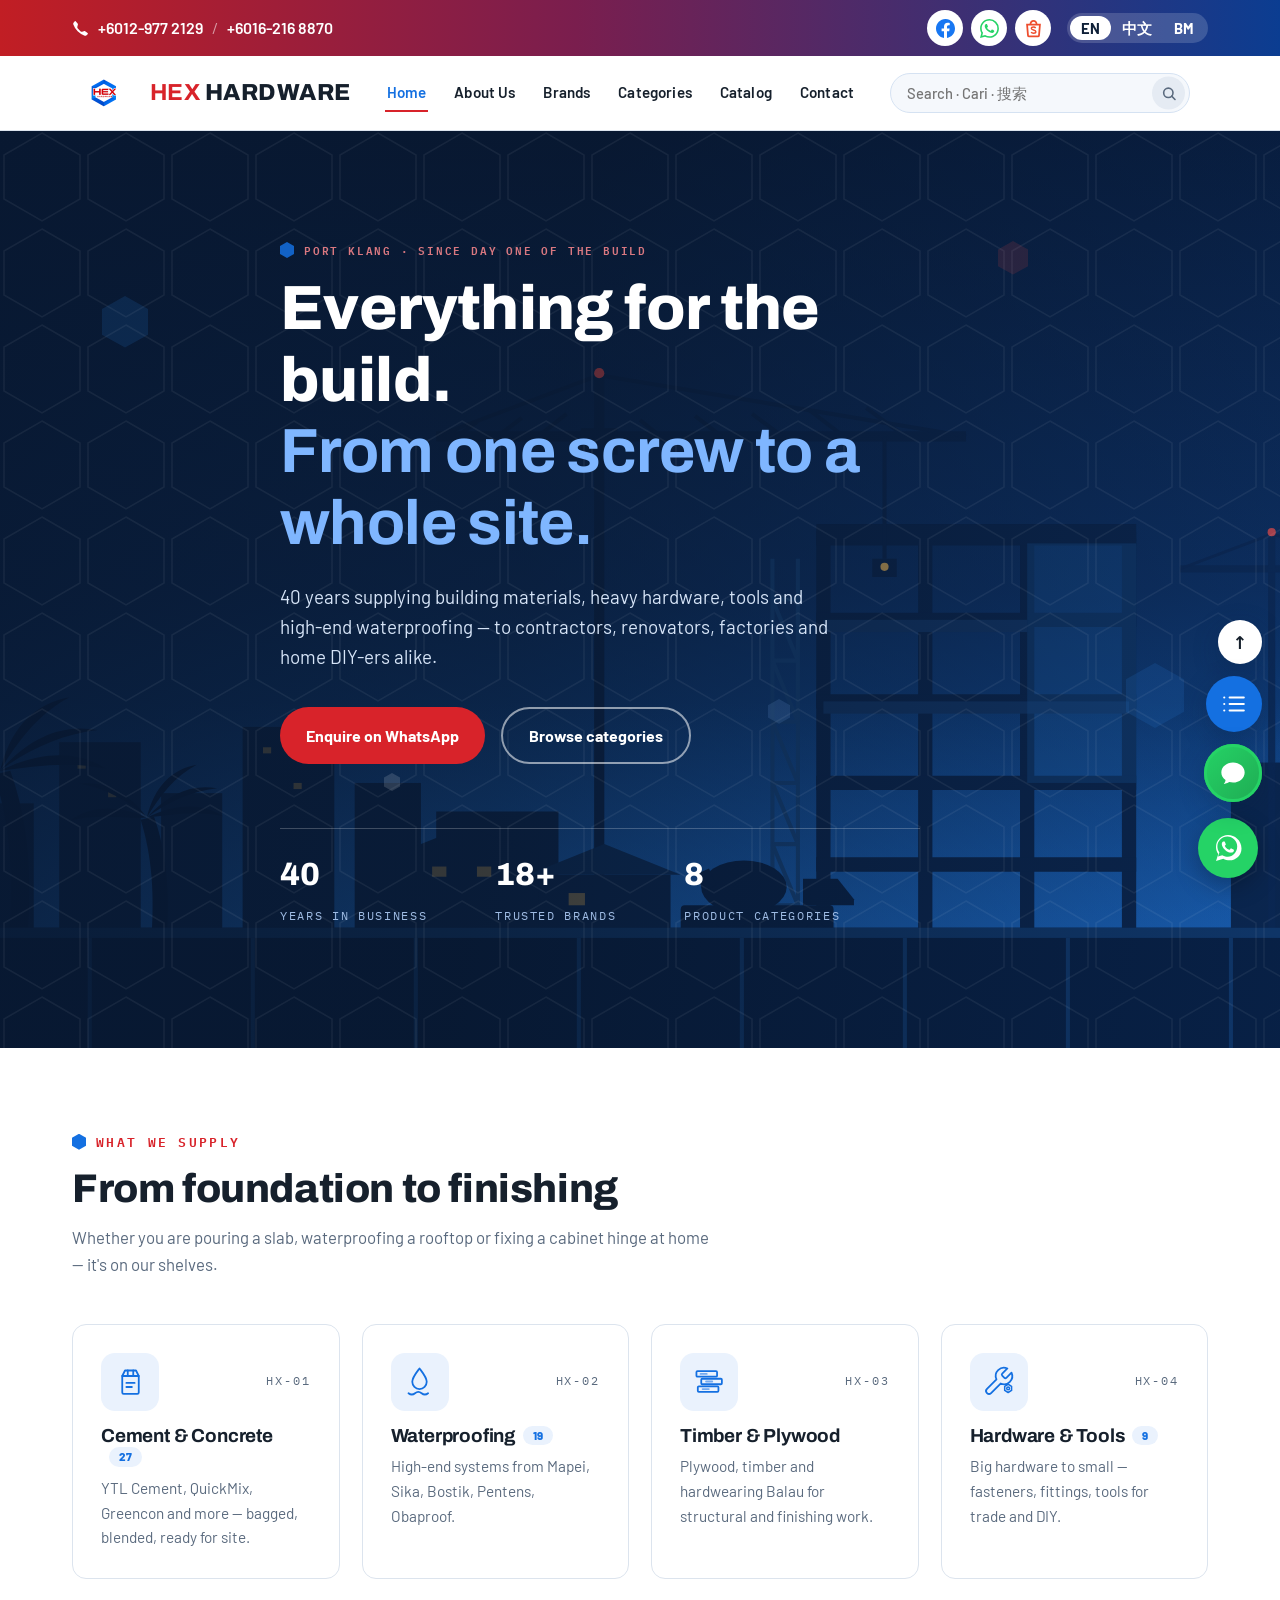
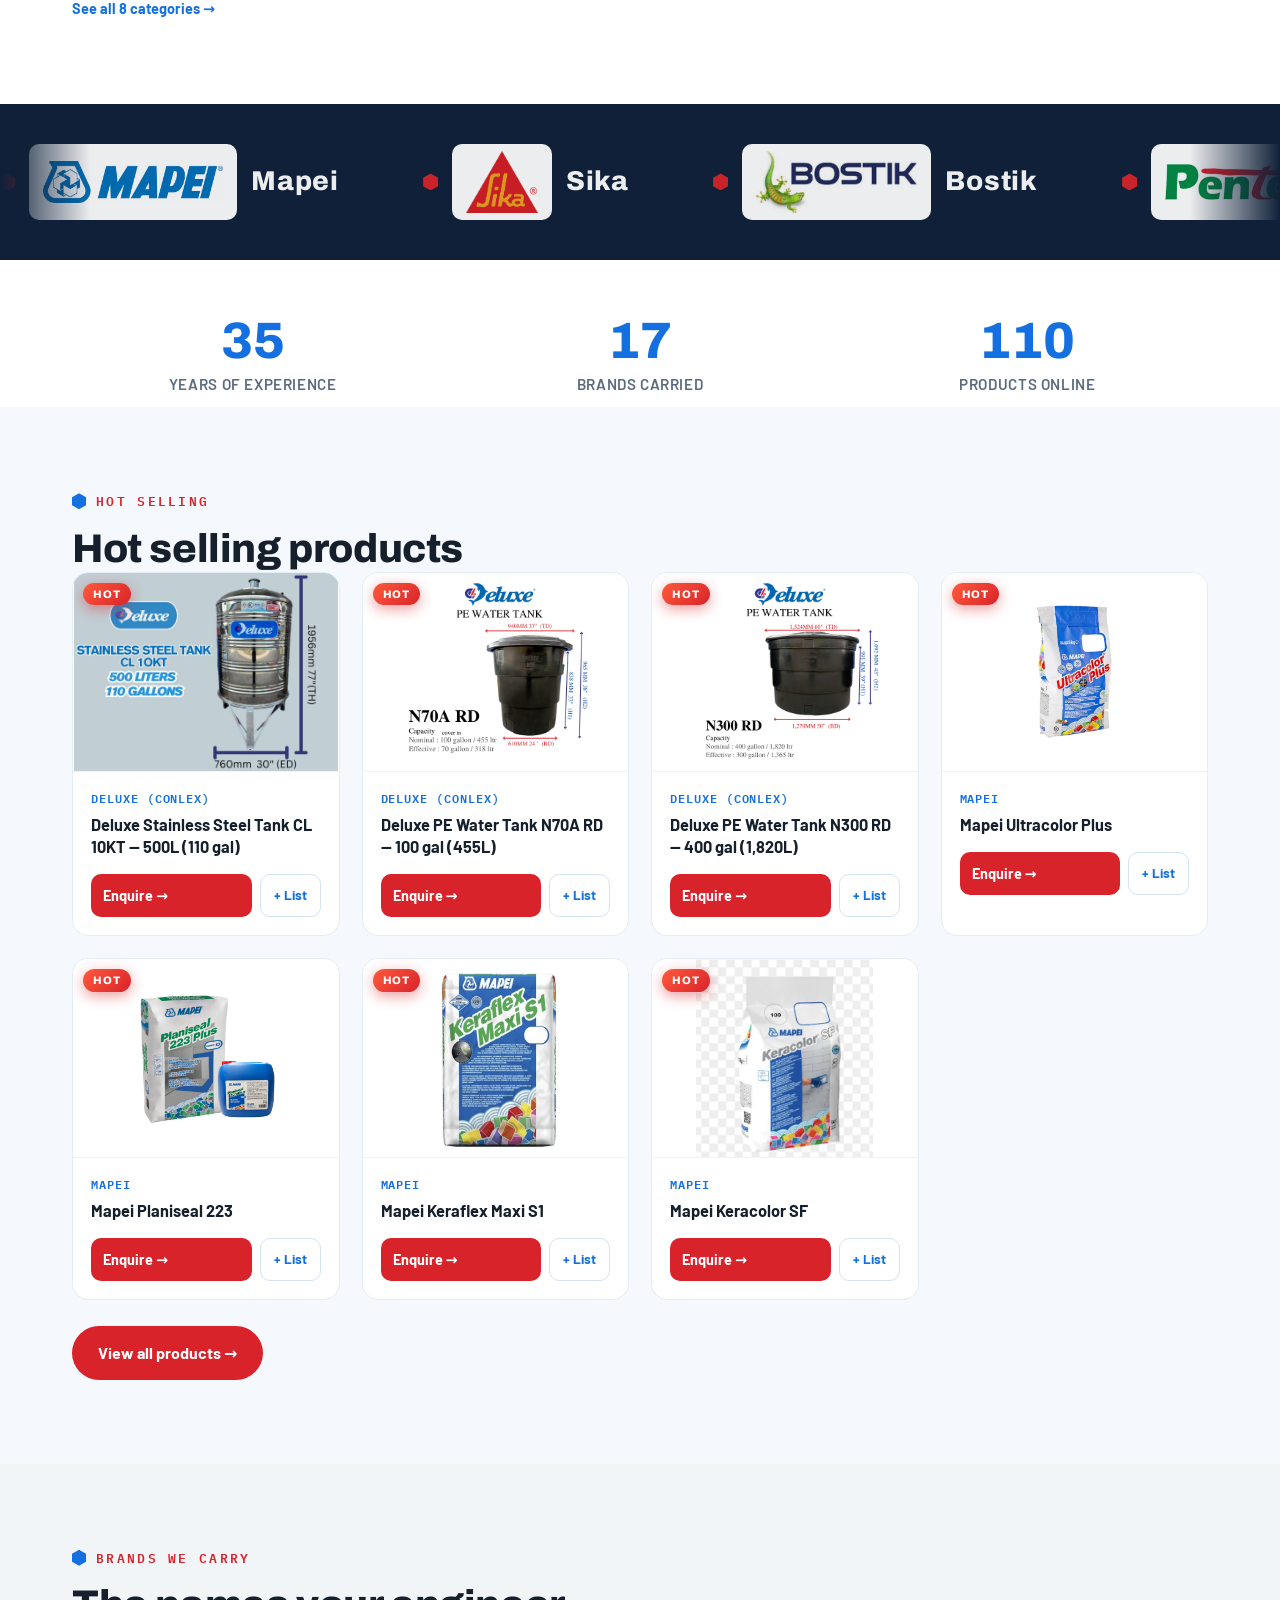
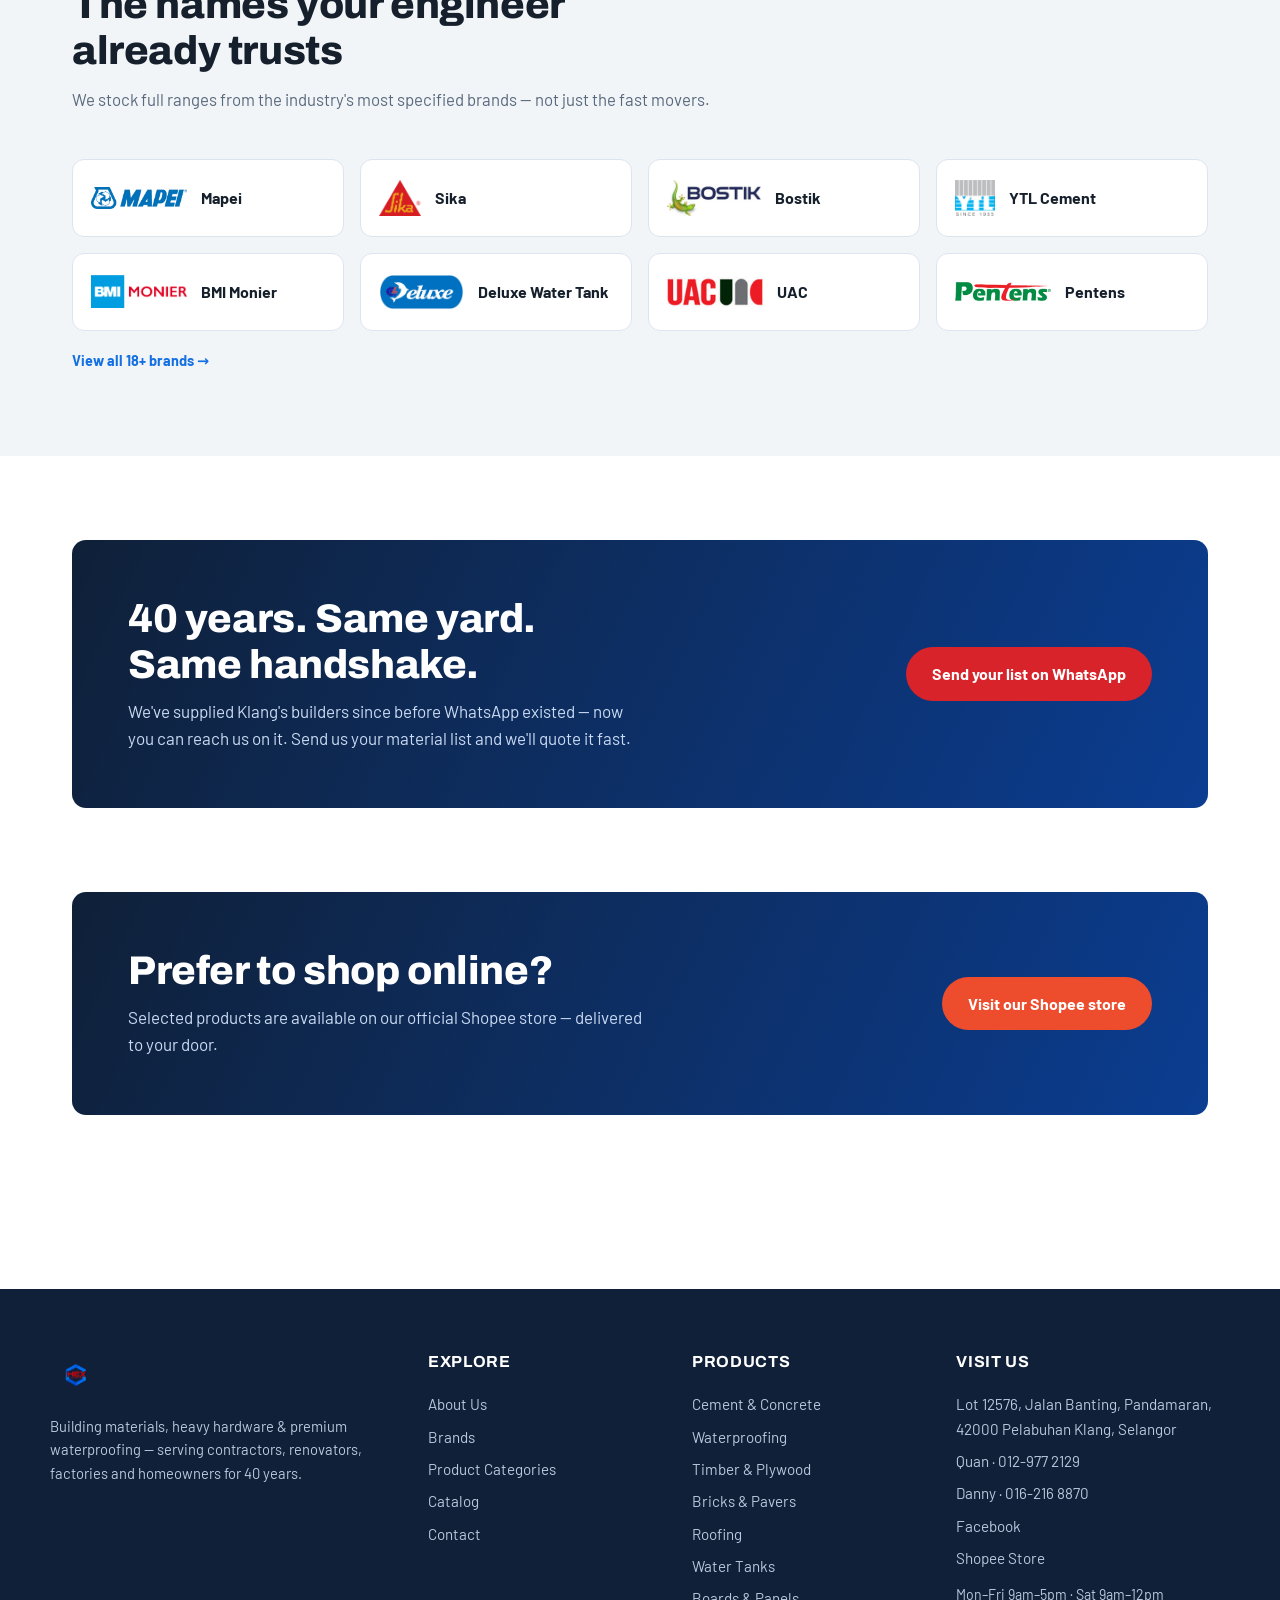
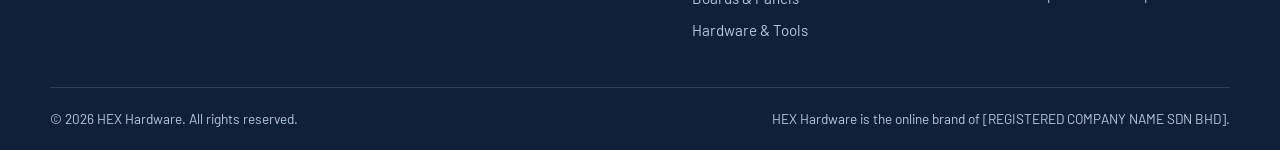
==== commit 0967c3cf: "Update index.html" ====
--- a/index.html
+++ b/index.html
@@ -9,7 +9,7 @@
 <link rel="preconnect" href="https://fonts.googleapis.com">
 <link rel="preconnect" href="https://fonts.gstatic.com" crossorigin>
 <link href="https://fonts.googleapis.com/css2?family=Archivo:wght@700;800&family=Barlow:wght@400;500;600;700&family=IBM+Plex+Mono:wght@500;600&display=swap" rel="stylesheet">
-<link rel="stylesheet" href="style.css">
+<link rel="stylesheet" href="style.css?v=1784534218">
 </head>
 <body data-page="home">
 
@@ -39,6 +39,7 @@
       <img src="assets/logo.png" alt="HEX Hardware logo">
       <span><b>HEX</b> HARDWARE</span>
     </a>
+    <a class="nav-search-icon" href="catalog.html" aria-label="Search products"><svg viewBox="0 0 24 24" fill="none" stroke="currentColor" stroke-width="2.4" stroke-linecap="round"><circle cx="11" cy="11" r="7"/><path d="M21 21l-5-5"/></svg></a>
     <button class="nav-toggle" aria-label="Open menu" onclick="document.querySelector('.nav-links').classList.toggle('open')">☰</button>
     <nav class="nav-links">
       <a href="index.html" data-page="home">Home</a>
@@ -326,10 +327,10 @@
     if(link) link.classList.add('active');
   })();
 </script>
-<script src="products.js" defer></script>
-<script src="brands-data.js" defer></script>
-<script src="promos.js" defer></script>
-<script src="site.js" defer></script>
-<script src="i18n.js" defer></script>
+<script src="products.js?v=1784534218" defer></script>
+<script src="brands-data.js?v=1784534218" defer></script>
+<script src="promos.js?v=1784534218" defer></script>
+<script src="site.js?v=1784534218" defer></script>
+<script src="i18n.js?v=1784534218" defer></script>
 </body>
 </html>
--- a/style.css
+++ b/style.css
@@ -68,6 +68,7 @@
 }
 .btn-wa:hover{transform:translateY(-1px);box-shadow:0 6px 18px rgba(216,35,42,.35);color:#fff}
 .nav-toggle{display:none;margin-left:auto;background:none;border:1px solid var(--line);border-radius:8px;padding:8px 12px;font-size:1.2rem;cursor:pointer;color:var(--ink)}
+.nav-search-icon{display:none}
 
 /* ---------- buttons ---------- */
 .btn{
@@ -258,12 +259,37 @@
   }
   .nav-links.open{display:flex}
   .nav-toggle{display:block}
-  .grid-3,.grid-4,.brand-grid{grid-template-columns:1fr}
+  .grid-3,.grid-4,.brand-grid,.value-list{grid-template-columns:1fr}
   .cat-items{columns:1}
   .hero-inner{padding:80px 0 90px}
   .hero-stats{flex-wrap:wrap}
   .footer-grid{grid-template-columns:1fr}
   .section{padding:60px 0}
+}
+
+/* ---------- mobile header fix: search bar was overflowing the nav row ----------
+   Two separate .nav-search rules earlier in this file conflict (one meant for
+   desktop's right-side button style, one from an older layout); on small
+   screens the later one won and forced the search box to a fixed ~300px
+   width, which doesn't fit next to the logo + menu button and pushed it off
+   the right edge of the screen.
+   First attempt was to let it wrap onto its own row, but the logo text is
+   wide enough on mobile that this pushed the menu button down too. Settled
+   on: hide the full header search box on mobile (Catalog page has its own
+   full search + filters, so nothing is lost) and show a compact search icon
+   instead, linking straight to the catalog. To make room, the "HEX HARDWARE"
+   wordmark is hidden on mobile too (the logo mark already reads "HEX
+   HARDWARE" on its own) and the logo is shown a bit larger in its place. */
+@media (max-width: 680px){
+  .site-header .nav .nav-search{display:none}
+  .nav-logo span{display:none}
+  .nav-logo img{height:44px}
+  .nav-search-icon{
+    display:flex;align-items:center;justify-content:center;margin-left:auto;
+    width:41px;height:41px;border:1px solid var(--line);border-radius:8px;color:var(--ink);
+  }
+  .nav-search-icon svg{width:19px;height:19px}
+  .nav-toggle{margin-left:0}
 }
 
 
@@ -447,7 +473,7 @@
 @media (max-width:840px){.nav-search{order:3;flex-basis:100%;max-width:none;margin:10px 0 2px}}
 
 /* ---------- floating buttons ---------- */
-.float-stack{position:fixed;right:18px;bottom:18px;z-index:400;display:flex;flex-direction:column;align-items:flex-end;gap:12px}
+.float-stack{position:fixed;right:18px;bottom:98px;z-index:400;display:flex;flex-direction:column;align-items:flex-end;gap:12px}
 .float-wa,.float-basket,.float-top{width:56px;height:56px;border-radius:50%;display:flex;align-items:center;justify-content:center;
   border:none;cursor:pointer;box-shadow:0 8px 26px rgba(11,32,64,.28);transition:transform .15s ease}
 .float-wa{background:#25D366;color:#fff}
@@ -467,7 +493,7 @@
 .float-top.show{opacity:1;pointer-events:auto;transform:none}
 
 /* ---------- enquiry basket panel ---------- */
-.basket-panel{position:fixed;right:18px;bottom:88px;width:340px;max-width:calc(100vw - 36px);max-height:70vh;background:#fff;
+.basket-panel{position:fixed;right:18px;bottom:168px;width:340px;max-width:calc(100vw - 36px);max-height:70vh;background:#fff;
   border:1px solid #E4ECF6;border-radius:18px;box-shadow:0 24px 60px rgba(11,32,64,.24);display:none;flex-direction:column;overflow:hidden;z-index:401}
 .basket-panel.open{display:flex}
 .bp-head{display:flex;align-items:center;justify-content:space-between;padding:14px 18px;background:var(--steel);color:#fff}
@@ -554,7 +580,7 @@
 .float-social.open .fs-i-x{opacity:1;transform:none}
 .fs-toggle::after{content:"";position:absolute;inset:0;border-radius:50%;border:3px solid #25D366;animation:wapulse 2.2s ease-out infinite;pointer-events:none}
 .float-social.open .fs-toggle::after{display:none}
-.fs-items{position:absolute;bottom:calc(100% + 12px);right:3px;display:flex;flex-direction:column;gap:11px;align-items:center}
+.fs-items{position:absolute;bottom:calc(100% + 12px);right:3px;display:flex;flex-direction:column;gap:11px;align-items:center;pointer-events:none}
 .fs-item{width:50px;height:50px;border-radius:50%;display:flex;align-items:center;justify-content:center;color:#fff;
   box-shadow:0 6px 20px rgba(11,32,64,.24);opacity:0;transform:translateY(14px) scale(.7);pointer-events:none;
   transition:opacity .22s ease, transform .25s cubic-bezier(.2,.9,.3,1.3)}
@@ -572,7 +598,7 @@
 
 /* ---------- mobile: 浮动区不挡内容 ---------- */
 @media (max-width:640px){
-  .float-stack{right:12px;bottom:12px;gap:9px}
+  .float-stack{right:12px;bottom:92px;gap:9px}
   .fs-toggle{width:50px;height:50px}
   .fs-toggle svg{width:24px;height:24px}
   .fs-item{width:44px;height:44px}
@@ -580,7 +606,7 @@
   .float-basket{width:46px;height:46px}
   .float-basket svg{width:22px;height:22px}
   .float-top{width:38px;height:38px;font-size:.95rem}
-  .basket-panel{bottom:70px;right:12px}
+  .basket-panel{bottom:150px;right:12px}
 }
 
 
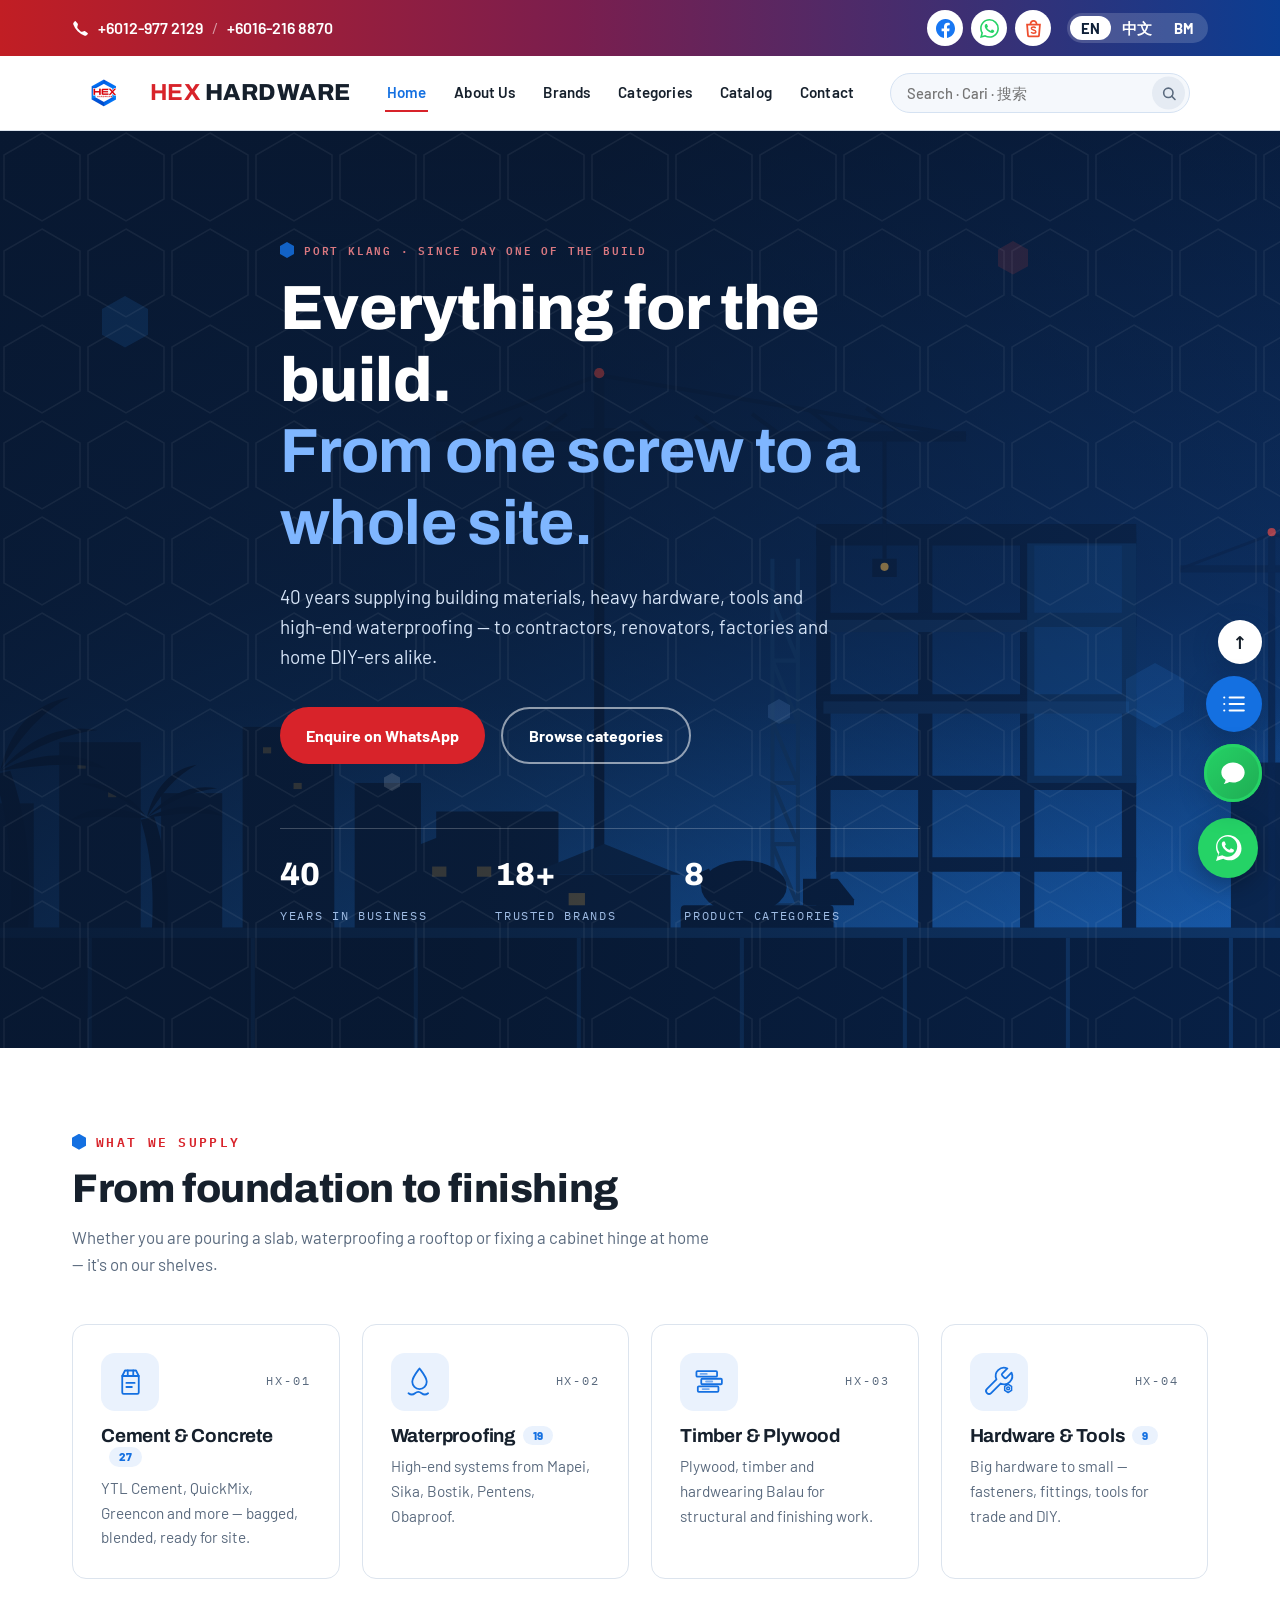
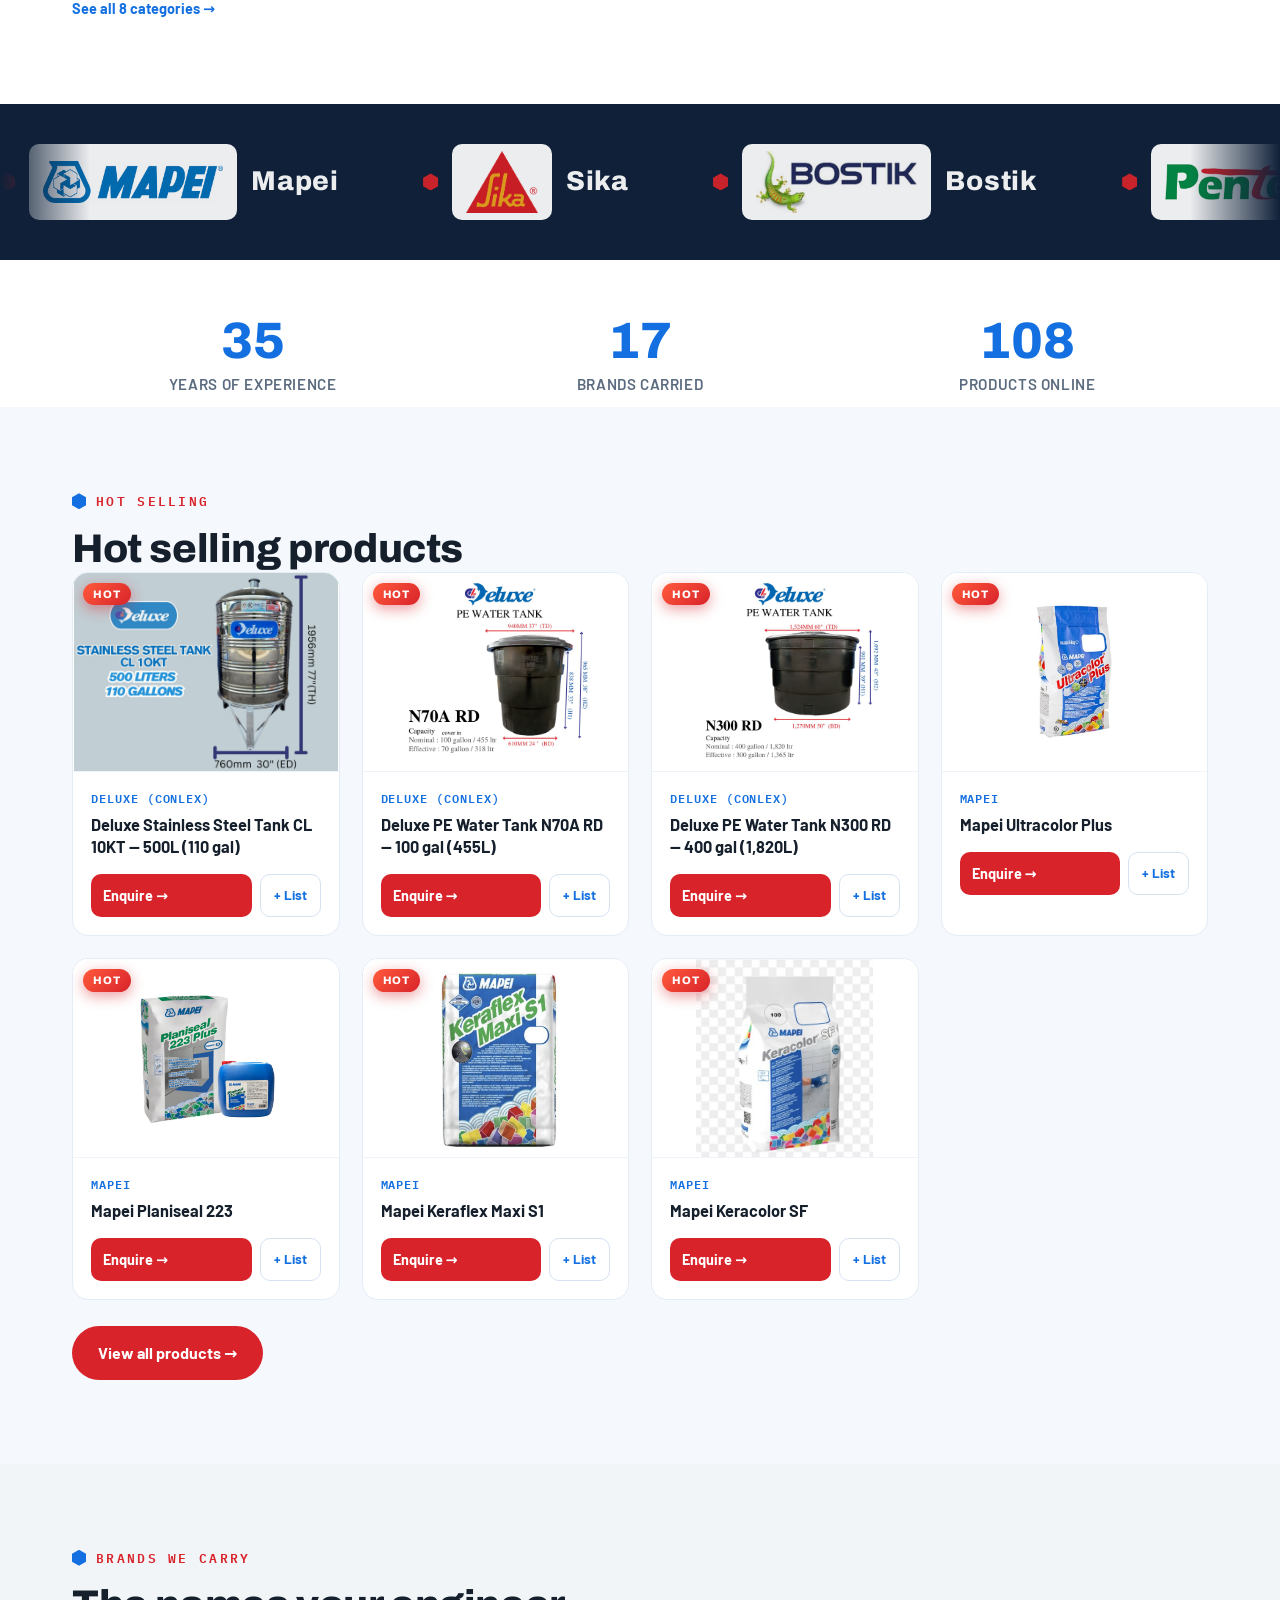
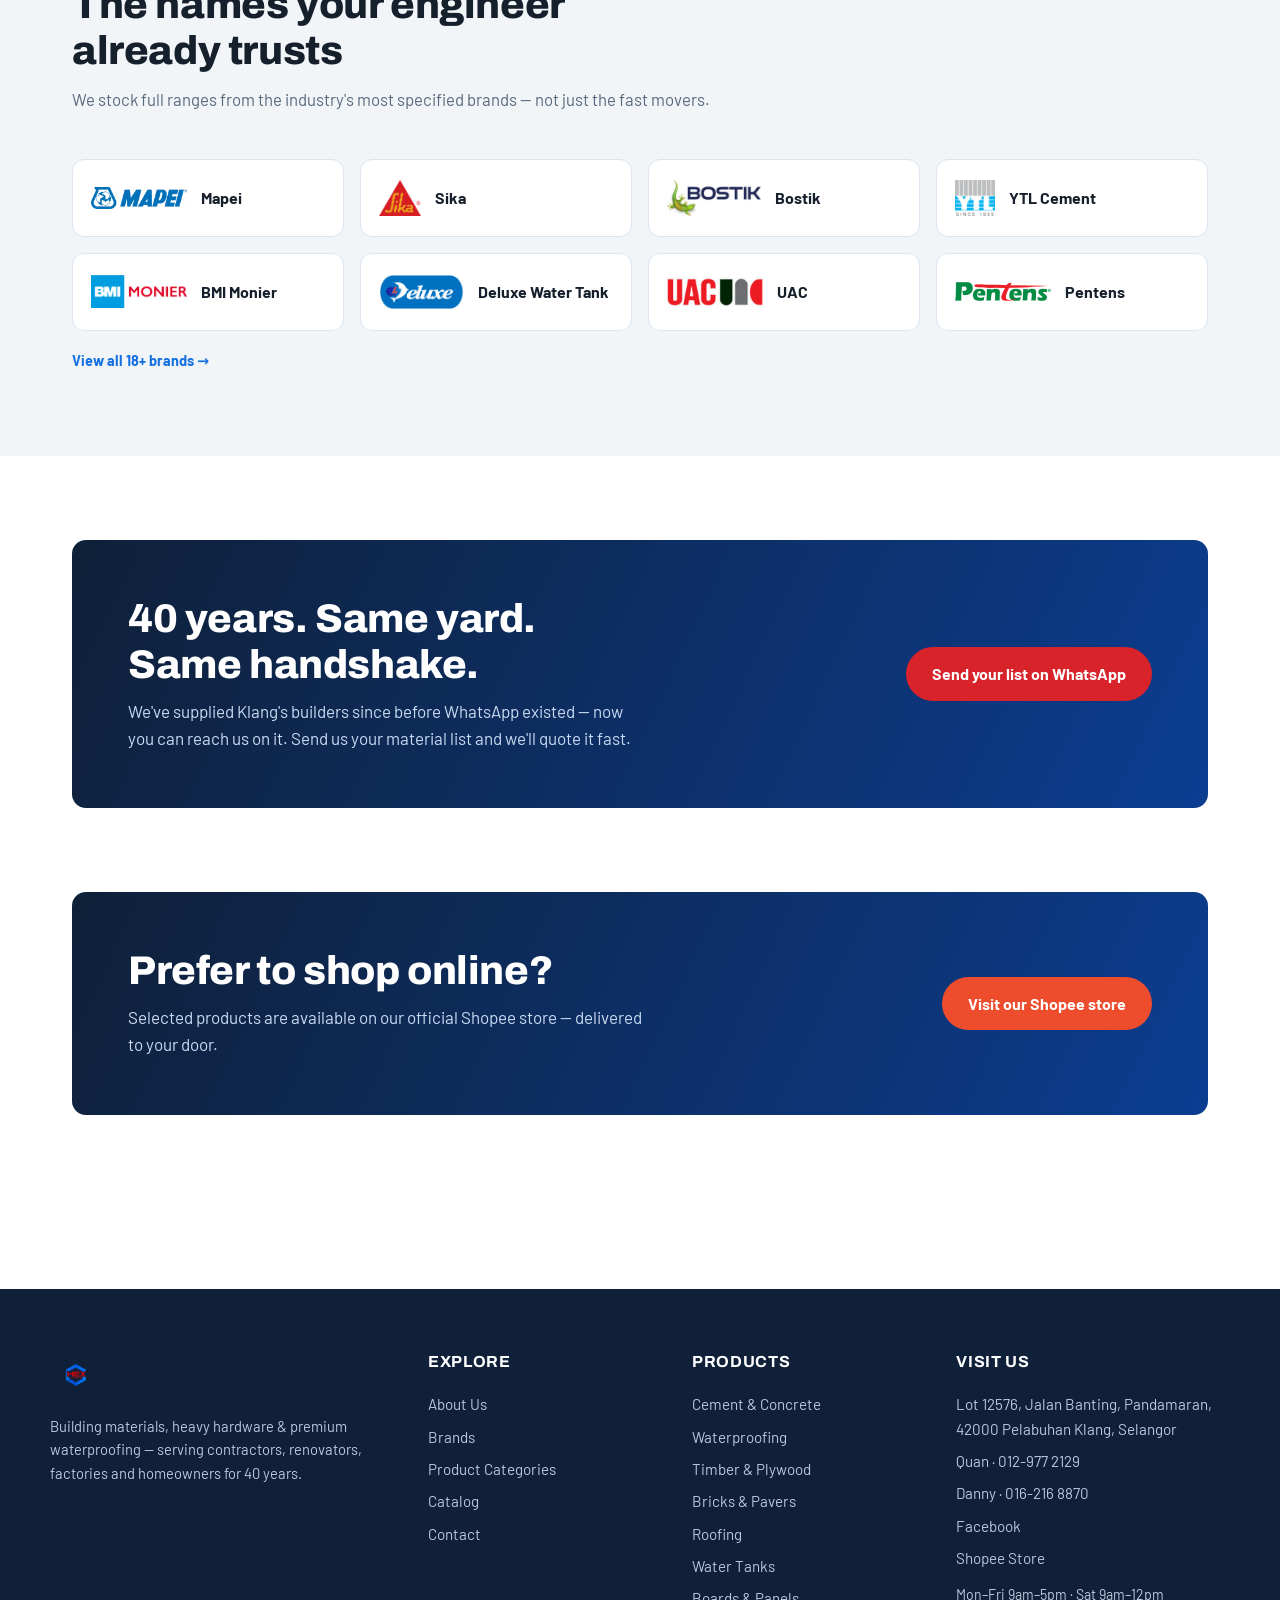
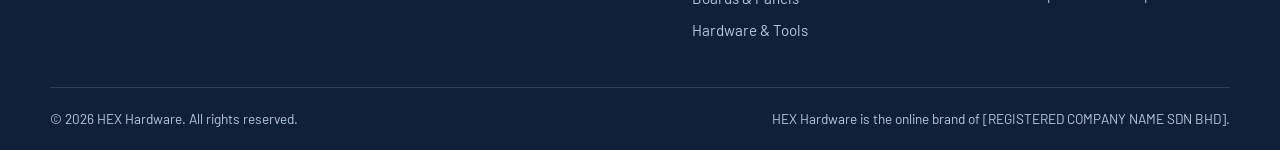
==== commit a3b85d17: "Update index.html" ====
--- a/index.html
+++ b/index.html
@@ -3,13 +3,66 @@
 <head>
 <meta charset="UTF-8">
 <meta name="viewport" content="width=device-width, initial-scale=1.0">
-<title>Home | HEX Hardware — Building Materials & Hardware, Port Klang</title>
-<meta name="description" content="HEX Hardware — 40 years supplying building materials, heavy hardware, tools and high-end waterproofing in Port Klang, Selangor. Mapei, Sika, Bostik, YTL Cement and more.">
-<link rel="icon" type="image/png" href="assets/logo.png">
+<title>HEX Hardware | Building Materials & Hardware Supplier Port Klang, Selangor</title>
+<meta name="description" content="Building materials & hardware supplier in Port Klang, Selangor — Mapei, Sika, Bostik, Deluxe Water Tank, YTL Cement, QuickMix, UAC & 15+ brands. 40 years serving contractors, renovators & homeowners.">
+<link rel="canonical" href="https://www.hexhardware.com.my/">
+<link rel="alternate" hreflang="en" href="https://www.hexhardware.com.my/">
+<link rel="alternate" hreflang="x-default" href="https://www.hexhardware.com.my/">
+
+<meta property="og:type" content="website">
+<meta property="og:site_name" content="HEX Hardware">
+<meta property="og:title" content="HEX Hardware | Building Materials & Hardware Supplier Port Klang, Selangor">
+<meta property="og:description" content="Building materials & hardware supplier in Port Klang, Selangor — Mapei, Sika, Bostik, Deluxe Water Tank, YTL Cement, QuickMix, UAC & 15+ brands. 40 years serving contractors, renovators & homeowners.">
+<meta property="og:image" content="https://www.hexhardware.com.my/assets/og-image.jpg">
+<meta property="og:url" content="https://www.hexhardware.com.my/">
+<meta property="og:locale" content="en_MY">
+<meta name="twitter:card" content="summary_large_image">
+
+<meta name="theme-color" content="#1470E1">
+<link rel="icon" type="image/x-icon" href="assets/favicon.ico">
+<link rel="icon" type="image/png" sizes="32x32" href="assets/favicon-32.png">
+<link rel="icon" type="image/png" sizes="16x16" href="assets/favicon-16.png">
+<link rel="apple-touch-icon" href="assets/apple-touch-icon.png">
+<link rel="manifest" href="site.webmanifest">
+
 <link rel="preconnect" href="https://fonts.googleapis.com">
 <link rel="preconnect" href="https://fonts.gstatic.com" crossorigin>
 <link href="https://fonts.googleapis.com/css2?family=Archivo:wght@700;800&family=Barlow:wght@400;500;600;700&family=IBM+Plex+Mono:wght@500;600&display=swap" rel="stylesheet">
 <link rel="stylesheet" href="style.css?v=1784534218">
+
+<script type="application/ld+json">
+{
+  "@context": "https://schema.org",
+  "@type": "HardwareStore",
+  "name": "HEX Hardware",
+  "image": "https://www.hexhardware.com.my/assets/logo-512.png",
+  "url": "https://www.hexhardware.com.my/",
+  "telephone": ["+60129772129", "+60162168870"],
+  "priceRange": "$$",
+  "address": {
+    "@type": "PostalAddress",
+    "streetAddress": "Lot 12576, Jalan Banting, Pandamaran",
+    "addressLocality": "Pelabuhan Klang",
+    "addressRegion": "Selangor",
+    "postalCode": "42000",
+    "addressCountry": "MY"
+  },
+  "openingHoursSpecification": [
+    { "@type": "OpeningHoursSpecification", "dayOfWeek": ["Monday","Tuesday","Wednesday","Thursday","Friday"], "opens": "09:00", "closes": "17:00" },
+    { "@type": "OpeningHoursSpecification", "dayOfWeek": ["Saturday"], "opens": "09:00", "closes": "12:00" }
+  ],
+  "sameAs": [
+    "https://www.facebook.com/profile.php?id=61582718126496",
+    "https://shopee.com.my/hexhardware"
+  ],
+  "brand": [
+    {"@type":"Brand","name":"Mapei"}, {"@type":"Brand","name":"Sika"}, {"@type":"Brand","name":"Bostik"},
+    {"@type":"Brand","name":"Deluxe Water Tank"}, {"@type":"Brand","name":"YTL Cement"}, {"@type":"Brand","name":"QuickMix"},
+    {"@type":"Brand","name":"UAC"}, {"@type":"Brand","name":"Pentens"}, {"@type":"Brand","name":"Obaproof"},
+    {"@type":"Brand","name":"BMI Monier"}, {"@type":"Brand","name":"GCI"}
+  ]
+}
+</script>
 </head>
 <body data-page="home">
 
